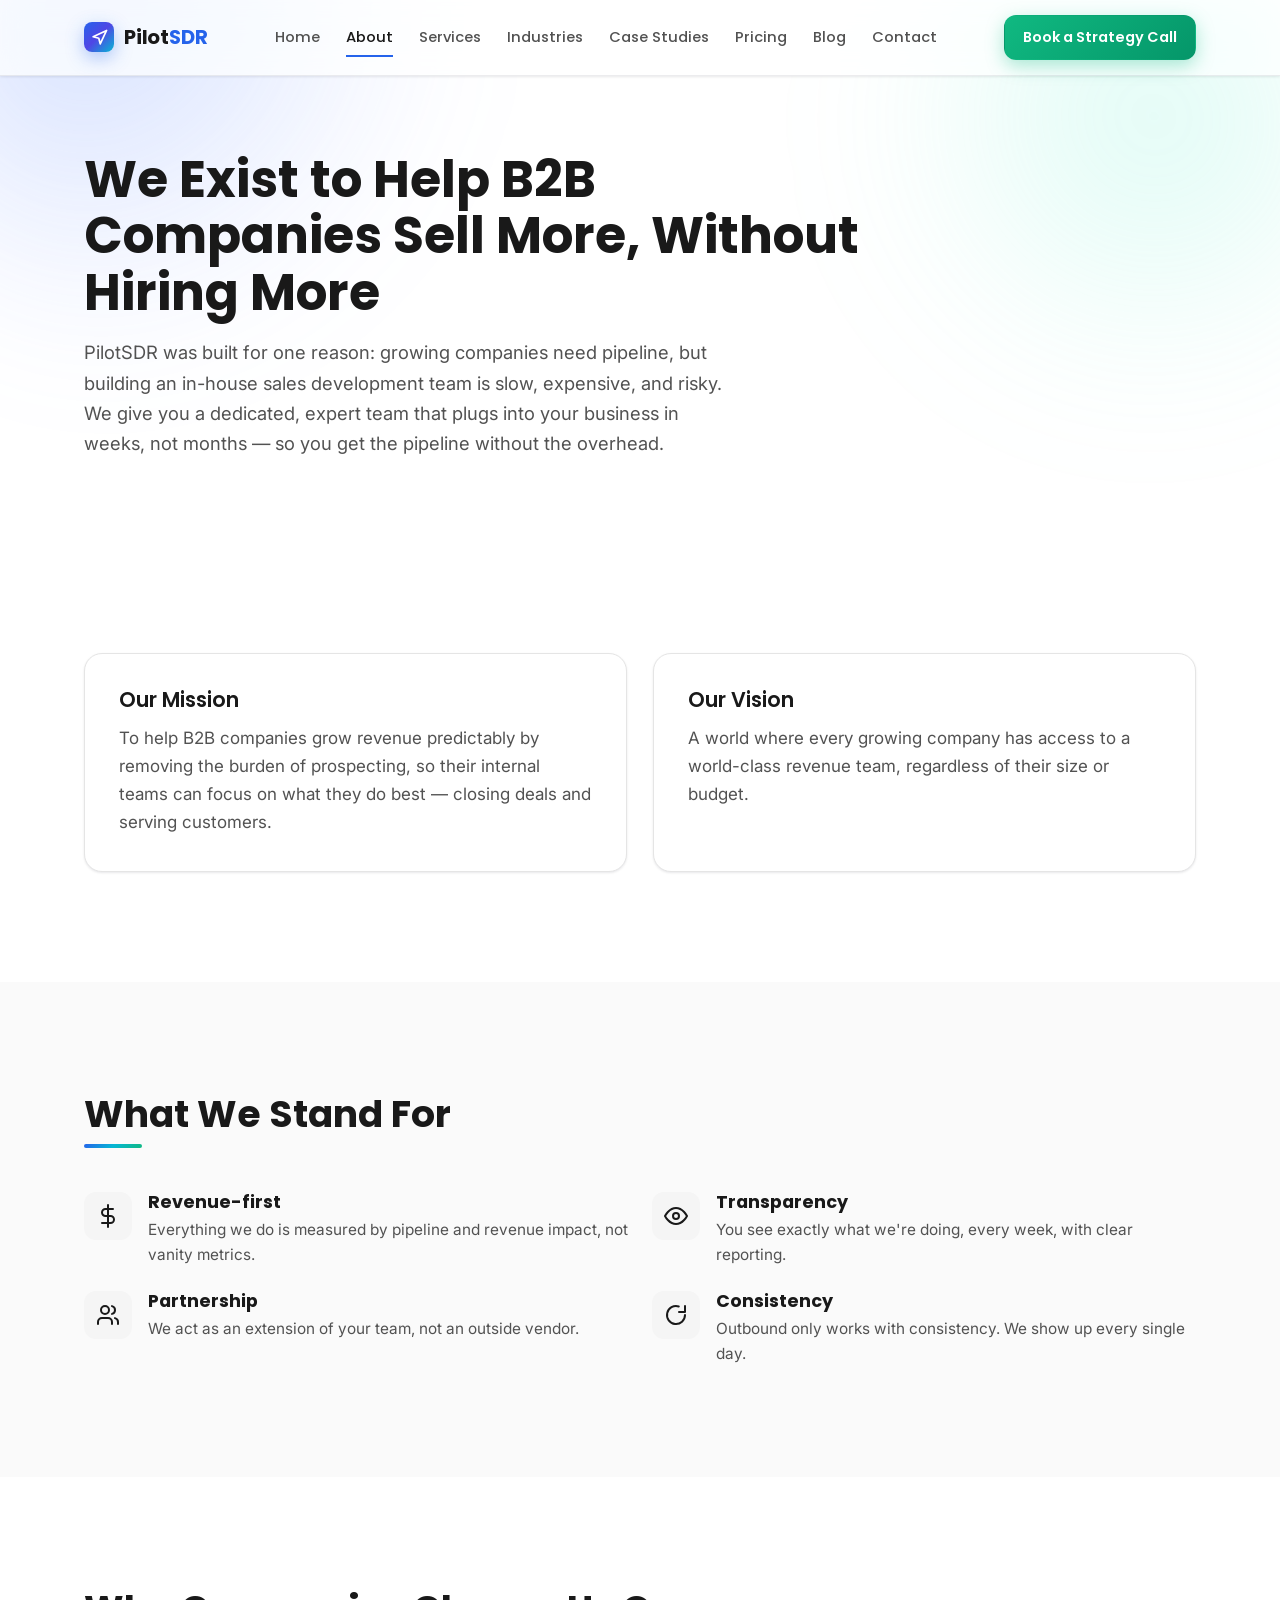
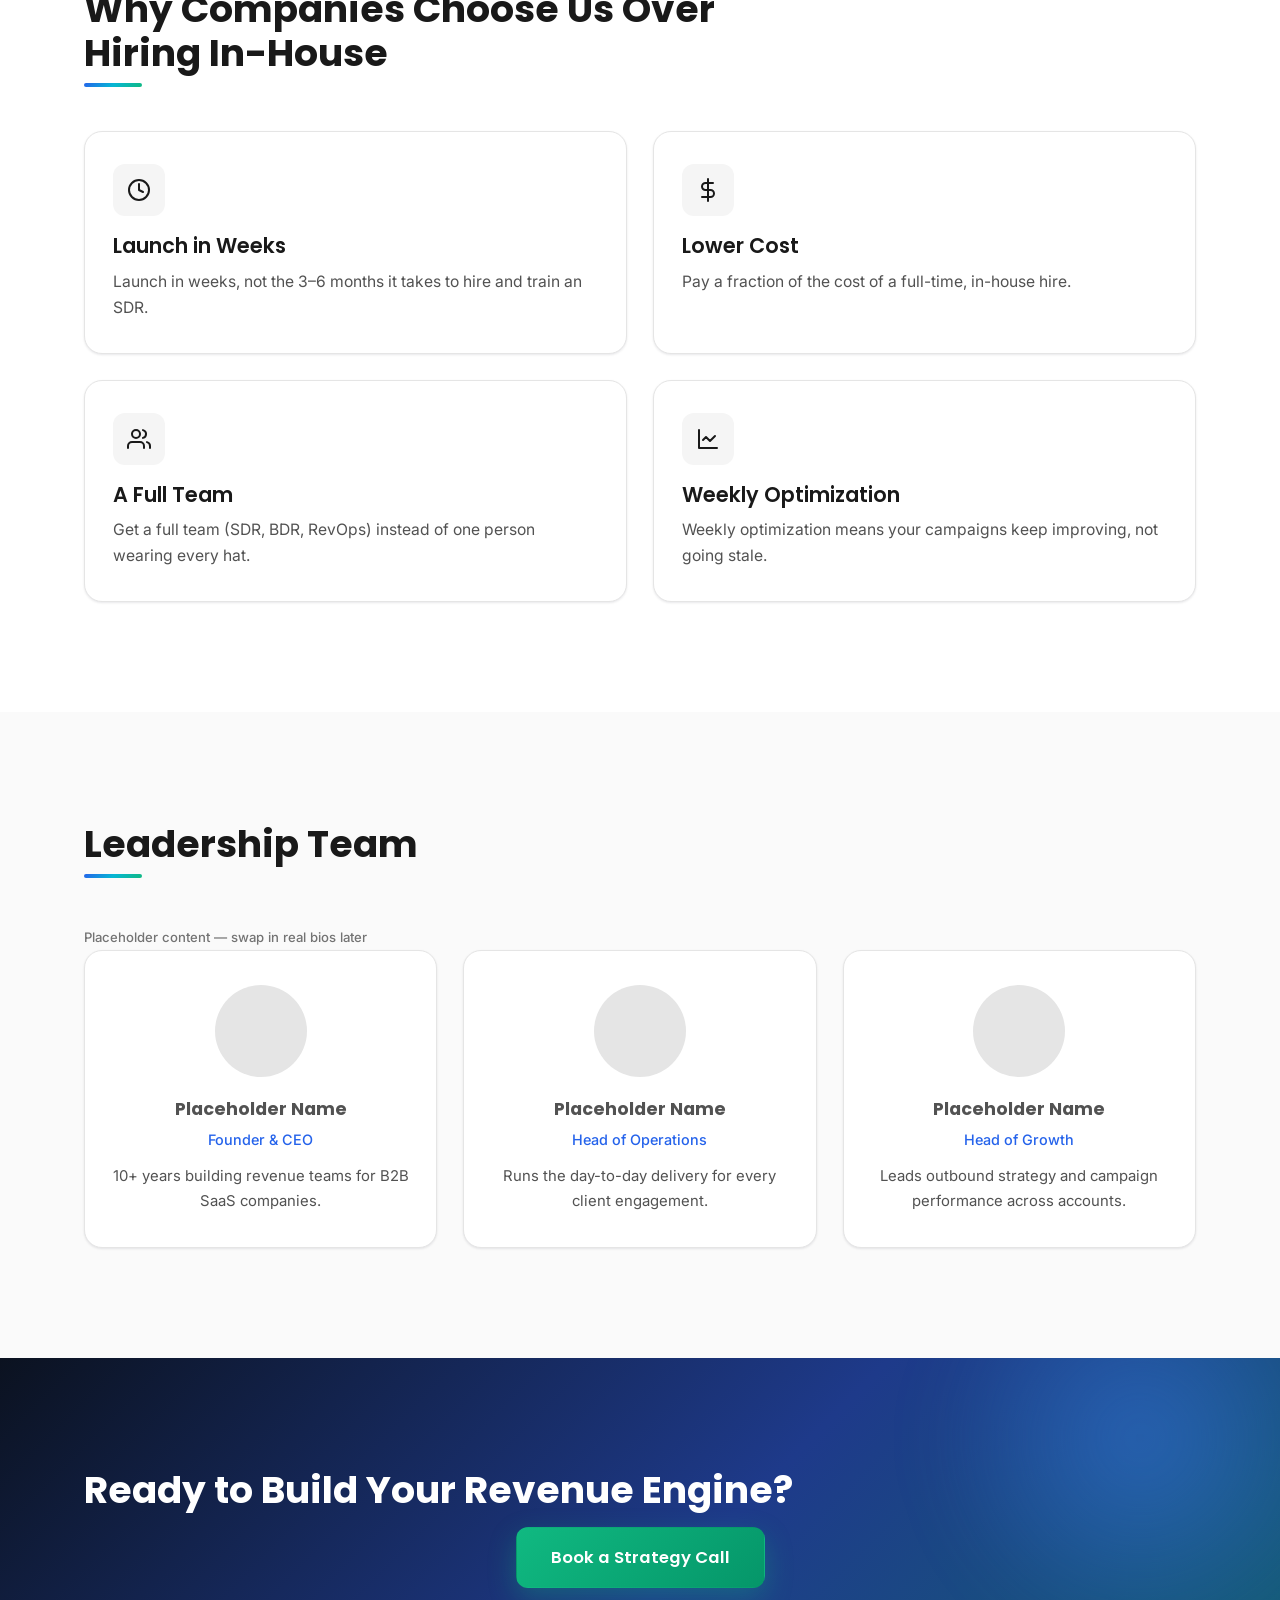
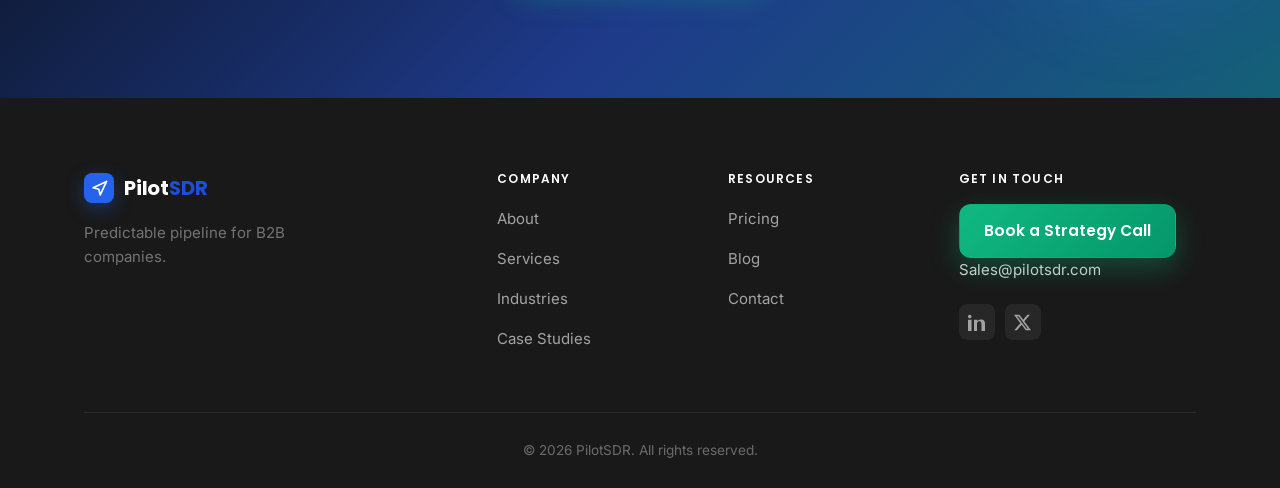
==== about.html @ dc5475d0 "Update contact email to Sales@pilotsdr.com Co-Authored-By: Claude Opus 4.8 (1M context) <noreply@ant" ====
<!DOCTYPE html>
<html lang="en">
<head>
<!-- PilotSDR — About -->
<meta charset="UTF-8" />
<meta name="viewport" content="width=device-width, initial-scale=1.0" />
<title>PilotSDR | About Our Outsourced Revenue Team</title>
<meta name="description" content="Learn how PilotSDR helps B2B companies grow revenue predictably with a dedicated team of SDRs, BDRs, and RevOps experts—without the overhead of hiring in-house." />
<meta property="og:title" content="PilotSDR | About Our Outsourced Revenue Team" />
<meta property="og:description" content="Learn how PilotSDR helps B2B companies grow revenue predictably with a dedicated team of SDRs, BDRs, and RevOps experts—without the overhead of hiring in-house." />
<meta property="og:type" content="website" />
<meta property="og:image" content="assets/og-about.png" />
<link rel="preconnect" href="https://fonts.googleapis.com" />
<link rel="preconnect" href="https://fonts.gstatic.com" crossorigin />
<link href="https://fonts.googleapis.com/css2?family=Poppins:wght@500;600;700;800&family=Inter:wght@400;500;600&display=swap" rel="stylesheet" />
<link rel="stylesheet" href="css/styles.css" />
<script type="application/ld+json">
{
  "@context": "https://schema.org",
  "@type": "Organization",
  "name": "PilotSDR",
  "description": "PilotSDR helps B2B companies generate qualified pipeline through dedicated SDRs, BDRs, Customer Success, RevOps, and Sales Operations.",
  "url": "https://pilotsdr.com",
  "email": "Sales@pilotsdr.com",
  "sameAs": ["https://www.linkedin.com/company/pilotsdr", "https://twitter.com/pilotsdr"]
}
</script>

<!-- ===================== NAV ===================== -->
</head>
<body>
<header class="nav" id="nav" data-solid="true">
  <div class="container">
    <a href="index.html" class="logo">
      <span class="mark"><svg viewBox="0 0 24 24" fill="none" stroke="currentColor" stroke-width="2.4" stroke-linecap="round" stroke-linejoin="round"><path d="M3 11l19-9-9 19-2-8-8-2z"/></svg></span>
      Pilot<b>SDR</b>
    </a>
    <nav class="nav-links" id="navLinks" aria-label="Primary">
      <a href="index.html">Home</a>
      <a href="about.html" class="active">About</a>
      <a href="services.html">Services</a>
      <a href="industries.html">Industries</a>
      <a href="case-studies.html">Case Studies</a>
      <a href="pricing.html">Pricing</a>
      <a href="blog.html">Blog</a>
      <a href="contact.html">Contact</a>
      <a href="contact.html" class="btn btn-cta">Book a Strategy Call</a>
    </nav>
    <div class="nav-right">
      <a href="contact.html" class="btn btn-cta">Book a Strategy Call</a>
      <button class="nav-toggle" id="navToggle" aria-label="Menu" aria-expanded="false" aria-controls="navLinks"><span></span></button>
    </div>
  </div>
</header>

<!-- ===================== 1. HERO ===================== -->
<section class="hero">
  <div class="container">
    <div class="page-hero reveal">
      <h1>We Exist to Help B2B Companies Sell More, Without Hiring More</h1>
      <p class="sub">PilotSDR was built for one reason: growing companies need pipeline, but building an in-house sales development team is slow, expensive, and risky. We give you a dedicated, expert team that plugs into your business in weeks, not months — so you get the pipeline without the overhead.</p>
    </div>
  </div>
</section>

<!-- ===================== 2. MISSION & VISION ===================== -->
<section class="section">
  <div class="container">
    <div class="mv-grid">
      <div class="mv-card reveal">
        <h3>Our Mission</h3>
        <p>To help B2B companies grow revenue predictably by removing the burden of prospecting, so their internal teams can focus on what they do best — closing deals and serving customers.</p>
      </div>
      <div class="mv-card reveal d1">
        <h3>Our Vision</h3>
        <p>A world where every growing company has access to a world-class revenue team, regardless of their size or budget.</p>
      </div>
    </div>
  </div>
</section>

<!-- ===================== 3. VALUES ===================== -->
<section class="section section--light">
  <div class="container">
    <div class="section-head reveal">
      <h2>What We Stand For</h2>
    </div>
    <div class="values-list">
      <div class="value reveal">
        <span class="icon-badge"><svg viewBox="0 0 24 24" fill="none" stroke="currentColor" stroke-width="2" stroke-linecap="round" stroke-linejoin="round"><line x1="12" y1="1" x2="12" y2="23"/><path d="M17 5H9.5a3.5 3.5 0 0 0 0 7h5a3.5 3.5 0 0 1 0 7H6"/></svg></span>
        <div>
          <h4>Revenue-first</h4>
          <p>Everything we do is measured by pipeline and revenue impact, not vanity metrics.</p>
        </div>
      </div>
      <div class="value reveal d1">
        <span class="icon-badge"><svg viewBox="0 0 24 24" fill="none" stroke="currentColor" stroke-width="2" stroke-linecap="round" stroke-linejoin="round"><path d="M1 12s4-8 11-8 11 8 11 8-4 8-11 8-11-8-11-8z"/><circle cx="12" cy="12" r="3"/></svg></span>
        <div>
          <h4>Transparency</h4>
          <p>You see exactly what we're doing, every week, with clear reporting.</p>
        </div>
      </div>
      <div class="value reveal d2">
        <span class="icon-badge"><svg viewBox="0 0 24 24" fill="none" stroke="currentColor" stroke-width="2" stroke-linecap="round" stroke-linejoin="round"><path d="M16 21v-2a4 4 0 0 0-4-4H6a4 4 0 0 0-4 4v2"/><circle cx="9" cy="7" r="4"/><path d="M22 21v-2a4 4 0 0 0-3-3.87"/><path d="M16 3.13a4 4 0 0 1 0 7.75"/></svg></span>
        <div>
          <h4>Partnership</h4>
          <p>We act as an extension of your team, not an outside vendor.</p>
        </div>
      </div>
      <div class="value reveal d3">
        <span class="icon-badge"><svg viewBox="0 0 24 24" fill="none" stroke="currentColor" stroke-width="2" stroke-linecap="round" stroke-linejoin="round"><path d="M21 12a9 9 0 1 1-6.22-8.56"/><polyline points="21 3 21 9 15 9"/></svg></span>
        <div>
          <h4>Consistency</h4>
          <p>Outbound only works with consistency. We show up every single day.</p>
        </div>
      </div>
    </div>
  </div>
</section>

<!-- ===================== 4. WHY PILOTSDR ===================== -->
<section class="section">
  <div class="container">
    <div class="section-head reveal">
      <h2>Why Companies Choose Us Over Hiring In-House</h2>
    </div>
    <div class="grid grid-2">
      <div class="card reveal">
        <span class="icon-badge"><svg viewBox="0 0 24 24" fill="none" stroke="currentColor" stroke-width="2" stroke-linecap="round" stroke-linejoin="round"><circle cx="12" cy="12" r="10"/><polyline points="12 6 12 12 16 14"/></svg></span>
        <h3>Launch in Weeks</h3>
        <p>Launch in weeks, not the 3–6 months it takes to hire and train an SDR.</p>
      </div>
      <div class="card reveal d1">
        <span class="icon-badge"><svg viewBox="0 0 24 24" fill="none" stroke="currentColor" stroke-width="2" stroke-linecap="round" stroke-linejoin="round"><line x1="12" y1="1" x2="12" y2="23"/><path d="M17 5H9.5a3.5 3.5 0 0 0 0 7h5a3.5 3.5 0 0 1 0 7H6"/></svg></span>
        <h3>Lower Cost</h3>
        <p>Pay a fraction of the cost of a full-time, in-house hire.</p>
      </div>
      <div class="card reveal d2">
        <span class="icon-badge"><svg viewBox="0 0 24 24" fill="none" stroke="currentColor" stroke-width="2" stroke-linecap="round" stroke-linejoin="round"><path d="M17 21v-2a4 4 0 0 0-4-4H5a4 4 0 0 0-4 4v2"/><circle cx="9" cy="7" r="4"/><path d="M23 21v-2a4 4 0 0 0-3-3.87"/><path d="M16 3.13a4 4 0 0 1 0 7.75"/></svg></span>
        <h3>A Full Team</h3>
        <p>Get a full team (SDR, BDR, RevOps) instead of one person wearing every hat.</p>
      </div>
      <div class="card reveal d3">
        <span class="icon-badge"><svg viewBox="0 0 24 24" fill="none" stroke="currentColor" stroke-width="2" stroke-linecap="round" stroke-linejoin="round"><path d="M3 3v18h18"/><path d="m19 9-5 5-4-4-3 3"/></svg></span>
        <h3>Weekly Optimization</h3>
        <p>Weekly optimization means your campaigns keep improving, not going stale.</p>
      </div>
    </div>
  </div>
</section>

<!-- ===================== 5. LEADERSHIP ===================== -->
<section class="section section--light">
  <div class="container">
    <div class="section-head reveal">
      <h2>Leadership Team</h2>
    </div>
    <span class="placeholder-note">Placeholder content — swap in real bios later</span>
    <div class="leaders">
      <div class="leader reveal">
        <div class="photo"></div>
        <div class="name">Placeholder Name</div>
        <div class="title">Founder &amp; CEO</div>
        <p>10+ years building revenue teams for B2B SaaS companies.</p>
      </div>
      <div class="leader reveal d1">
        <div class="photo"></div>
        <div class="name">Placeholder Name</div>
        <div class="title">Head of Operations</div>
        <p>Runs the day-to-day delivery for every client engagement.</p>
      </div>
      <div class="leader reveal d2">
        <div class="photo"></div>
        <div class="name">Placeholder Name</div>
        <div class="title">Head of Growth</div>
        <p>Leads outbound strategy and campaign performance across accounts.</p>
      </div>
    </div>
  </div>
</section>

<!-- ===================== 6. BOTTOM CTA ===================== -->
<section class="section cta-band">
  <div class="container reveal">
    <h2>Ready to Build Your Revenue Engine?</h2>
    <div class="btn-row center">
      <a href="contact.html" class="btn btn-cta btn-lg">Book a Strategy Call</a>
    </div>
  </div>
</section>

<!-- ===================== FOOTER ===================== -->
<footer class="footer">
  <div class="container">
    <div class="footer-grid">
      <div>
        <a href="index.html" class="logo"><span class="mark"><svg viewBox="0 0 24 24" fill="none" stroke="currentColor" stroke-width="2.4" stroke-linecap="round" stroke-linejoin="round"><path d="M3 11l19-9-9 19-2-8-8-2z"/></svg></span>Pilot<b>SDR</b></a>
        <p class="brand-line">Predictable pipeline for B2B companies.</p>
      </div>
      <div>
        <h5>Company</h5>
        <ul>
          <li><a href="about.html">About</a></li>
          <li><a href="services.html">Services</a></li>
          <li><a href="industries.html">Industries</a></li>
          <li><a href="case-studies.html">Case Studies</a></li>
        </ul>
      </div>
      <div>
        <h5>Resources</h5>
        <ul>
          <li><a href="pricing.html">Pricing</a></li>
          <li><a href="blog.html">Blog</a></li>
          <li><a href="contact.html">Contact</a></li>
        </ul>
      </div>
      <div class="col-cta">
        <h5>Get in Touch</h5>
        <a href="contact.html" class="btn btn-cta">Book a Strategy Call</a>
        <a href="mailto:Sales@pilotsdr.com" class="fmail">Sales@pilotsdr.com</a>
        <div class="socials">
          <a href="#" aria-label="LinkedIn"><svg viewBox="0 0 24 24" fill="currentColor"><path d="M4.98 3.5C4.98 4.88 3.87 6 2.5 6S0 4.88 0 3.5 1.12 1 2.5 1s2.48 1.12 2.48 2.5zM.02 8h4.96v16H.02V8zM8.5 8h4.75v2.19h.07c.66-1.25 2.28-2.57 4.69-2.57C22.9 7.62 24 10.13 24 14.02V24h-4.96v-8.85c0-2.11-.04-4.83-2.94-4.83-2.94 0-3.39 2.3-3.39 4.68V24H8.5V8z"/></svg></a>
          <a href="#" aria-label="Twitter/X"><svg viewBox="0 0 24 24" fill="currentColor"><path d="M18.9 1.15h3.68l-8.04 9.19L24 22.85h-7.41l-5.8-7.58-6.64 7.58H.46l8.6-9.83L0 1.15h7.6l5.24 6.93 6.06-6.93zm-1.29 19.5h2.04L6.49 3.24H4.3L17.61 20.65z"/></svg></a>
        </div>
      </div>
    </div>
    <div class="footer-bottom">© 2026 PilotSDR. All rights reserved.</div>
  </div>
</footer>

<script src="js/main.js"></script>
</body>
</html>
---- css/styles.css ----
/* ============================================================
   PilotSDR — Design System (per Build Guide)
   Clean · white · minimal. Colors, fonts, buttons, animations,
   and spacing follow the document exactly.
   ============================================================ */

:root {
  /* Colors (from the guide) */
  --blue:        #2563EB; /* the one brand accent: links, key marks */
  --dark:        #191919; /* headings, main text (true neutral, not slate) */
  --light-bg:    #fafafa; /* light section surface (true neutral) */
  --accent-blue: #1d4ed8; /* link hover */
  --green:       #10B981; /* primary action button only */
  --green-dark:  #0e9f70;

  --white:   #ffffff;
  --gray-100:#f5f5f5;
  --gray-200:#e5e5e5;
  --gray-300:#d4d4d4;
  --gray-400:#a3a3a3;
  --gray-500:#737373;
  --gray-600:#525252;
  --gray-700:#404040;

  --font-head: 'Poppins', -apple-system, BlinkMacSystemFont, 'Segoe UI', sans-serif;
  --font-body: 'Inter', -apple-system, BlinkMacSystemFont, 'Segoe UI', sans-serif;

  --radius: 12px;                 /* rounded corners on buttons/cards */
  --radius-lg: 18px;
  --shadow-sm: 0 1px 3px rgba(17,24,39,.06), 0 1px 2px rgba(17,24,39,.04);
  --shadow:    0 6px 20px rgba(17,24,39,.07);
  --shadow-md: 0 12px 34px rgba(17,24,39,.10);
  --shadow-cta:0 6px 18px rgba(16,185,129,.28);

  --nav-h: 76px;
  --section-pad: 110px;           /* big padding above/below sections */
  --maxw: 1160px;
}

*, *::before, *::after { margin: 0; padding: 0; box-sizing: border-box; }
html { scroll-behavior: smooth; -webkit-text-size-adjust: 100%; scroll-padding-top: 90px; }
body {
  font-family: var(--font-body);
  color: var(--gray-600);
  background: var(--white);
  line-height: 1.65;
  font-size: 17px;
  -webkit-font-smoothing: antialiased;
  overflow-x: clip; /* prevents h-scroll without breaking position:sticky */
}
img, svg { display: block; max-width: 100%; }
a { color: var(--blue); text-decoration: none; transition: color .2s ease; }
a:hover { color: var(--accent-blue); }
ul { list-style: none; }

h1, h2, h3, h4, h5 { font-family: var(--font-head); color: var(--dark); font-weight: 700; line-height: 1.18; letter-spacing: 0; }
h1 { font-size: clamp(2.15rem, 4.4vw, 3.15rem); font-weight: 700; line-height: 1.12; }
h2 { font-size: clamp(1.7rem, 3.2vw, 2.35rem); font-weight: 700; }
h3 { font-size: clamp(1.1rem, 1.8vw, 1.3rem); font-weight: 600; }
p  { color: var(--gray-600); }

/* ---------- Layout ---------- */
.container { max-width: var(--maxw); margin: 0 auto; padding: 0 24px; }
.section { padding: var(--section-pad) 0; }
.section--light { background: var(--light-bg); }
.narrow { max-width: 760px; margin-inline: auto; }
.center { text-align: center; }

.section-head { max-width: 720px; margin: 0 0 44px; text-align: left; }
.section-head h2 { margin-bottom: 12px; }
.section-head p { font-size: 1.08rem; color: var(--gray-600); }

.eyebrow { display: inline-block; font-family: var(--font-head); font-weight: 600; font-size: .78rem; letter-spacing: .1em; text-transform: uppercase; color: var(--gray-500); margin-bottom: 18px; }

/* plain text lists (replace icon-per-feature grids) */
.lede { font-size: 1.14rem; color: var(--gray-600); max-width: 660px; margin-bottom: 34px; }
.points { display: grid; gap: 22px; max-width: 860px; }
.points.two { grid-template-columns: 1fr 1fr; gap: 26px 52px; }
.points .pt strong { display: block; font-family: var(--font-head); font-weight: 600; font-size: 1.05rem; color: var(--dark); margin-bottom: 4px; }
.points .pt p { color: var(--gray-600); font-size: .99rem; }
.arrow-link { font-family: var(--font-head); font-weight: 600; color: var(--blue); display: inline-flex; gap: 7px; margin-top: 6px; }
.arrow-link:hover { gap: 11px; }
@media (max-width: 700px) { .points.two { grid-template-columns: 1fr; gap: 20px; } }

/* ---------- Buttons ---------- */
.btn {
  display: inline-flex; align-items: center; justify-content: center; gap: 8px;
  font-family: var(--font-head); font-weight: 600; font-size: .96rem;
  padding: 13px 24px; border-radius: var(--radius); border: 1.5px solid transparent;
  cursor: pointer; white-space: nowrap;
  transition: transform .16s ease, background .16s ease, color .16s ease, border-color .16s ease;
}
.btn:hover { transform: translateY(-1px); }               /* subtle lift, no glow */
.btn-cta { background: var(--green); color: #fff; }        /* primary action — green */
.btn-cta:hover { background: var(--green-dark); color: #fff; }
.btn-primary { background: var(--blue); color: #fff; }
.btn-primary:hover { background: var(--accent-blue); color: #fff; }
.btn-outline { background: #fff; color: var(--dark); border-color: var(--gray-300); }
.btn-outline:hover { border-color: var(--dark); color: var(--dark); }
.btn-outline-light { background: transparent; color: #fff; border-color: rgba(255,255,255,.5); box-shadow: none; }
.btn-outline-light:hover { border-color: #fff; background: rgba(255,255,255,.08); color: #fff; }
.btn-lg { padding: 16px 34px; font-size: 1.04rem; }
.btn-row { display: flex; gap: 16px; flex-wrap: wrap; }
.btn-row.center { justify-content: center; }

/* ============================================================
   NAV — sticky, transparent on hero → solid on scroll
   ============================================================ */
.nav { position: fixed; inset: 0 0 auto 0; height: var(--nav-h); z-index: 1000; display: flex; align-items: center; background: transparent; border-bottom: 1px solid transparent; transition: background .3s ease, box-shadow .3s ease, border-color .3s ease; }
.nav.solid { background: #fff; border-bottom-color: var(--gray-200); box-shadow: var(--shadow-sm); }
.nav .container { display: flex; align-items: center; justify-content: space-between; width: 100%; }

/* logo — renders "PilotSDR" as one word (gap:0 between text parts) */
.logo { display: inline-flex; align-items: center; gap: 0; font-family: var(--font-head); font-weight: 700; font-size: 1.24rem; color: var(--dark); letter-spacing: -0.01em; }
.logo .mark { margin-right: 10px; width: 30px; height: 30px; border-radius: 8px; background: var(--blue); display: inline-flex; align-items: center; justify-content: center; color: #fff; }
.logo .mark svg { width: 17px; height: 17px; }
.logo b { color: var(--blue); font-weight: 700; }

.nav-links { display: flex; align-items: center; gap: 26px; }
.nav-links > .btn-cta { display: none; }
.nav-links a { font-family: var(--font-head); font-weight: 500; font-size: .92rem; color: var(--gray-600); position: relative; white-space: nowrap; }
.nav-links a:hover, .nav-links a.active { color: var(--dark); }
.nav-links a.active::after { content: ""; position: absolute; left: 0; right: 0; bottom: -7px; height: 2px; background: var(--blue); }
.nav-right { display: flex; align-items: center; gap: 18px; }
.nav-phone { display: none; }
.nav .btn-cta { padding: 10px 18px; font-size: .9rem; }

.nav-toggle { display: none; background: none; border: none; cursor: pointer; width: 44px; height: 44px; border-radius: 10px; align-items: center; justify-content: center; }
.nav-toggle span, .nav-toggle span::before, .nav-toggle span::after { display: block; width: 22px; height: 2px; background: var(--dark); border-radius: 2px; transition: .3s; }
.nav-toggle span { position: relative; }
.nav-toggle span::before, .nav-toggle span::after { content: ""; position: absolute; left: 0; }
.nav-toggle span::before { top: -7px; }
.nav-toggle span::after  { top: 7px; }
.nav-toggle.open span { background: transparent; }
.nav-toggle.open span::before { top: 0; transform: rotate(45deg); }
.nav-toggle.open span::after  { top: 0; transform: rotate(-45deg); }

@media (max-width: 940px) {
  .nav-links { position: fixed; top: var(--nav-h); left: 0; right: 0; background: #fff; border-bottom: 1px solid var(--gray-200); flex-direction: column; align-items: stretch; gap: 0; padding: 12px 24px 26px; box-shadow: var(--shadow-md); transform: translateY(-150%); transition: transform .35s cubic-bezier(.4,0,.2,1); max-height: calc(100vh - var(--nav-h)); overflow-y: auto; }
  .nav-links.open { transform: translateY(0); }
  .nav-links a { padding: 14px 2px; border-bottom: 1px solid var(--gray-100); font-size: 1.02rem; }
  .nav-links a.active::after { display: none; }
  .nav-links > .btn-cta { display: inline-flex; margin-top: 16px; }
  .nav-toggle { display: inline-flex; }
  .nav-right .btn-cta { display: none; }
}

/* ============================================================
   HERO
   ============================================================ */
.hero { position: relative; padding: calc(var(--nav-h) + 76px) 0 84px; background: var(--white); }
.hero--home { background: var(--white); }
.blob { display: none; }
.hero .container { position: relative; z-index: 2; }

.hero-inner { max-width: 820px; margin: 0 auto; text-align: center; }
.hero-inner h1 { margin-bottom: 20px; }
.hero-inner .sub { font-size: 1.18rem; color: var(--gray-600); max-width: 640px; margin: 0 auto 32px; }
.hero-inner .btn-row { justify-content: center; align-items: center; }
.page-hero { text-align: left; max-width: 780px; }
.page-hero h1 { margin-bottom: 16px; }
.page-hero .sub { font-size: 1.15rem; color: var(--gray-600); max-width: 640px; margin: 0; }

/* ============================================================
   CARDS & GRIDS
   ============================================================ */
.grid { display: grid; gap: 26px; }
.grid-2 { grid-template-columns: repeat(2,1fr); }
.grid-3 { grid-template-columns: repeat(3,1fr); }
.grid-4 { grid-template-columns: repeat(4,1fr); }

.card { background: #fff; border: 1px solid var(--gray-200); border-radius: var(--radius-lg); padding: 32px 28px; box-shadow: var(--shadow-sm); transition: transform .28s ease, box-shadow .28s ease, border-color .28s ease; }
.card:hover { transform: translateY(-6px) scale(1.01); box-shadow: var(--shadow-md); border-color: #dbe6ff; }  /* small scale-up on hover */
.card h3 { margin-bottom: 10px; }
.card p { font-size: .98rem; }

.icon-badge { width: 52px; height: 52px; border-radius: 12px; display: inline-flex; align-items: center; justify-content: center; background: var(--gray-100); color: var(--dark); margin-bottom: 18px; }
.icon-badge svg { width: 24px; height: 24px; }
.icon-badge.green { background: var(--gray-100); color: var(--dark); }

.tag-card { background: #fff; border: 1px solid var(--gray-200); border-radius: var(--radius); padding: 24px 20px; display: flex; align-items: center; gap: 15px; font-family: var(--font-head); font-weight: 600; color: var(--dark); box-shadow: var(--shadow-sm); transition: transform .25s ease, box-shadow .25s ease, border-color .25s ease; }
.tag-card:hover { transform: translateY(-5px) scale(1.01); box-shadow: var(--shadow); border-color: #dbe6ff; }
.tag-card .icon-badge { margin: 0; flex: 0 0 auto; width: 46px; height: 46px; }

/* ============================================================
   TRUST BAR
   ============================================================ */
.trust { padding: 52px 0; background: #fff; border-bottom: 1px solid var(--gray-100); }
.trust p.label { text-align: center; color: var(--gray-400); font-size: .82rem; letter-spacing: .12em; text-transform: uppercase; font-weight: 600; margin-bottom: 28px; }
.logos { display: flex; flex-wrap: wrap; justify-content: center; align-items: center; gap: 18px 42px; }
.logo-ph { height: 40px; min-width: 128px; border-radius: 8px; background: var(--gray-100); color: var(--gray-400); display: flex; align-items: center; justify-content: center; font-family: var(--font-head); font-weight: 600; font-size: .9rem; }

/* ============================================================
   HOW IT WORKS — steps
   ============================================================ */
.steps { display: grid; grid-template-columns: repeat(4,1fr); gap: 26px; position: relative; }
.step { position: relative; }
.step .num { width: 44px; height: 44px; border-radius: 50%; background: var(--dark); color: #fff; font-family: var(--font-head); font-weight: 600; font-size: 1.05rem; display: flex; align-items: center; justify-content: center; margin-bottom: 18px; }
.step h3 { margin-bottom: 8px; }
.step p { font-size: .96rem; }

/* ============================================================
   RESULTS / STATS
   ============================================================ */
.stats { display: grid; grid-template-columns: repeat(3,1fr); gap: 26px; }
.stat { text-align: center; padding: 16px; }
.stat .big { font-family: var(--font-head); font-weight: 800; font-size: clamp(2.6rem,6vw,3.8rem); color: var(--blue); line-height: 1; letter-spacing: -.03em; }
.stat .lbl { margin-top: 12px; color: var(--gray-500); font-weight: 500; }

/* ============================================================
   TESTIMONIALS
   ============================================================ */
.quote-card { background: #fff; border: 1px solid var(--gray-200); border-radius: var(--radius-lg); padding: 30px 28px; box-shadow: var(--shadow-sm); transition: transform .28s ease, box-shadow .28s ease; }
.quote-card:hover { transform: translateY(-6px); box-shadow: var(--shadow-md); }
.quote-card .stars { color: #f5b301; margin-bottom: 14px; letter-spacing: 2px; }
.quote-card blockquote { font-size: 1.04rem; color: var(--gray-700); line-height: 1.6; margin-bottom: 22px; }
.quote-card .who { display: flex; align-items: center; gap: 14px; }
.avatar { width: 46px; height: 46px; border-radius: 50%; background: var(--gray-200); flex: 0 0 auto; }
.who .name { font-family: var(--font-head); font-weight: 600; color: var(--dark); font-size: .95rem; }
.who .role { font-size: .85rem; color: var(--gray-500); }

/* ============================================================
   FINAL CTA — dark / blue gradient
   ============================================================ */
.cta-band { background: var(--dark); color: #fff; }
.cta-band h2 { color: #fff; margin-bottom: 14px; }
.cta-band p { color: rgba(255,255,255,.72); max-width: 560px; margin: 0 0 28px; font-size: 1.1rem; }

/* ============================================================
   SERVICES PAGE — alternating rows
   ============================================================ */
.split { display: grid; grid-template-columns: 1fr 1fr; gap: 60px; align-items: center; }
.split.reverse .split-media { order: 2; }
.split-media { background: var(--light-bg); border: 1px solid var(--gray-200); border-radius: var(--radius-lg); min-height: 300px; display: flex; align-items: center; justify-content: center; }
.split-media .icon-badge { width: 96px; height: 96px; border-radius: 24px; margin: 0; }
.split-media .icon-badge svg { width: 46px; height: 46px; }
.split-body h2 { margin-bottom: 14px; }
.split-body .desc { margin-bottom: 22px; font-size: 1.05rem; }
.check-list li { position: relative; padding-left: 30px; margin-bottom: 12px; color: var(--gray-700); }
.check-list li::before { content: ""; position: absolute; left: 0; top: 7px; width: 18px; height: 18px; border-radius: 50%; background: #e6f8f1; background-image: url("data:image/svg+xml,%3Csvg xmlns='http://www.w3.org/2000/svg' width='12' height='12' viewBox='0 0 24 24' fill='none' stroke='%2310B981' stroke-width='3' stroke-linecap='round' stroke-linejoin='round'%3E%3Cpolyline points='20 6 9 17 4 12'/%3E%3C/svg%3E"); background-repeat: no-repeat; background-position: center; }

/* ============================================================
   INDUSTRIES / CASE STUDY
   ============================================================ */
.phc { display: flex; flex-direction: column; gap: 16px; }
.phc .k { font-family: var(--font-head); font-weight: 700; font-size: .8rem; letter-spacing: .06em; text-transform: uppercase; display: block; margin-bottom: 4px; }
.phc .k.pain { color: #ef4444; }
.phc .k.help { color: var(--blue); }
.phc .k.out  { color: var(--green); }
.phc .row p { color: var(--gray-600); font-size: .96rem; }

.case { background: #fff; border: 1px solid var(--gray-200); border-radius: var(--radius-lg); padding: 40px; box-shadow: var(--shadow-sm); }
.case + .case { margin-top: 30px; }
.case h3 { margin-bottom: 24px; font-size: 1.5rem; }
.case-grid { display: grid; grid-template-columns: repeat(3,1fr); gap: 24px; margin-bottom: 26px; }
.case-block .k { font-family: var(--font-head); font-weight: 700; font-size: .78rem; letter-spacing: .06em; text-transform: uppercase; color: var(--blue); margin-bottom: 6px; display: block; }
.case-block.res .k { color: var(--green); }
.case-block p { font-size: .98rem; }
.case-quote { border-left: 3px solid var(--green); padding: 6px 0 6px 20px; font-style: italic; color: var(--gray-700); margin-bottom: 24px; }
.case-quote cite { display: block; font-style: normal; font-size: .86rem; color: var(--gray-500); margin-top: 8px; }

/* ============================================================
   PRICING
   ============================================================ */
.pricing-grid { display: grid; grid-template-columns: repeat(3,1fr); gap: 26px; align-items: stretch; }
.price-card { background: #fff; border: 1px solid var(--gray-200); border-radius: var(--radius-lg); padding: 36px 30px; display: flex; flex-direction: column; box-shadow: var(--shadow-sm); transition: transform .28s ease, box-shadow .28s ease; }
.price-card:hover { transform: translateY(-6px); box-shadow: var(--shadow-md); }
.price-card h3 { font-size: 1.5rem; margin-bottom: 6px; }
.price-card .tagline { color: var(--gray-500); font-size: .95rem; min-height: 44px; margin-bottom: 18px; }
.price-card .price { font-family: var(--font-head); font-weight: 700; font-size: 1.1rem; color: var(--dark); padding-bottom: 22px; margin-bottom: 22px; border-bottom: 1px solid var(--gray-200); }
.price-card ul { margin-bottom: 28px; flex: 1; }
.price-card ul li { position: relative; padding-left: 28px; margin-bottom: 12px; color: var(--gray-700); font-size: .96rem; }
.price-card ul li::before { content: ""; position: absolute; left: 0; top: 6px; width: 16px; height: 16px; border-radius: 50%; background: #eaf1ff; background-image: url("data:image/svg+xml,%3Csvg xmlns='http://www.w3.org/2000/svg' width='11' height='11' viewBox='0 0 24 24' fill='none' stroke='%232563EB' stroke-width='3' stroke-linecap='round' stroke-linejoin='round'%3E%3Cpolyline points='20 6 9 17 4 12'/%3E%3C/svg%3E"); background-repeat: no-repeat; background-position: center; }
.price-card.featured { border: 2px solid var(--blue); box-shadow: var(--shadow-md); transform: scale(1.03); background: #fff; position: relative; }
.price-card.featured:hover { transform: scale(1.03) translateY(-6px); }
.badge-pop { position: absolute; top: -12px; left: 24px; background: var(--dark); color: #fff; font-family: var(--font-head); font-weight: 600; font-size: .72rem; letter-spacing: .04em; text-transform: uppercase; padding: 5px 12px; border-radius: 4px; }

/* ============================================================
   FAQ
   ============================================================ */
.faq { max-width: 800px; margin: 0 auto; }
.faq-item { border: 1px solid var(--gray-200); border-radius: var(--radius); background: #fff; margin-bottom: 14px; overflow: hidden; box-shadow: var(--shadow-sm); }
.faq-q { width: 100%; text-align: left; background: none; border: none; cursor: pointer; padding: 20px 24px; font-family: var(--font-head); font-weight: 600; font-size: 1.05rem; color: var(--dark); display: flex; justify-content: space-between; align-items: center; gap: 16px; }
.faq-q .chev { flex: 0 0 auto; color: var(--blue); transition: transform .3s ease; }
.faq-q .chev svg { width: 20px; height: 20px; }
.faq-item.open .faq-q .chev { transform: rotate(180deg); }
.faq-a { max-height: 0; overflow: hidden; transition: max-height .35s ease; }
.faq-a p { padding: 0 24px 22px; color: var(--gray-600); }

/* ============================================================
   CONTACT
   ============================================================ */
.contact-grid { display: grid; grid-template-columns: 1fr 1fr; gap: 40px; align-items: start; }
.form-card, .calendly-card { background: #fff; border: 1px solid var(--gray-200); border-radius: var(--radius-lg); padding: 34px; box-shadow: var(--shadow-sm); }
.form-card h3, .calendly-card h3 { margin-bottom: 8px; }
.calendly-card > p { margin-bottom: 20px; font-size: .98rem; }
.field { margin-bottom: 18px; }
.field label { display: block; font-family: var(--font-head); font-weight: 500; font-size: .9rem; margin-bottom: 7px; color: var(--gray-700); }
.field input, .field select, .field textarea { width: 100%; padding: 13px 15px; border: 1px solid var(--gray-300); border-radius: 10px; font-family: var(--font-body); font-size: 1rem; color: var(--dark); background: #fff; transition: border-color .2s, box-shadow .2s; }
.field input:focus, .field select:focus, .field textarea:focus { outline: none; border-color: var(--blue); box-shadow: 0 0 0 3px rgba(37,99,235,.12); }
.field textarea { min-height: 130px; resize: vertical; }
#form-status { margin-top: 14px; color: var(--green-dark); font-weight: 500; font-size: .95rem; }
.calendly-embed { border: 2px dashed var(--gray-300); border-radius: var(--radius); background: var(--light-bg); min-height: 360px; display: flex; flex-direction: column; align-items: center; justify-content: center; gap: 14px; text-align: center; padding: 30px; color: var(--gray-500); }
.contact-info { display: flex; flex-direction: column; gap: 14px; margin-top: 8px; }
.contact-info a { color: var(--gray-700); font-weight: 500; }
.map-embed { border: 1px solid var(--gray-200); border-radius: var(--radius-lg); overflow: hidden; height: 320px; background: var(--gray-100); display: flex; align-items: center; justify-content: center; color: var(--gray-400); }

/* ============================================================
   BLOG
   ============================================================ */
.blog-grid { display: grid; grid-template-columns: repeat(3,1fr); gap: 30px; }
.post { background: #fff; border: 1px solid var(--gray-200); border-radius: var(--radius-lg); overflow: hidden; box-shadow: var(--shadow-sm); transition: transform .28s ease, box-shadow .28s ease; display: flex; flex-direction: column; }
.post:hover { transform: translateY(-6px); box-shadow: var(--shadow-md); }
.post-img { height: 172px; background: var(--gray-100); border-bottom: 1px solid var(--gray-200); }
.post-img.v2, .post-img.v3, .post-img.v4 { background: var(--gray-100); }
.post-body { padding: 24px; display: flex; flex-direction: column; flex: 1; }
.cat-tag { align-self: flex-start; color: var(--gray-500); font-family: var(--font-head); font-weight: 600; font-size: .72rem; letter-spacing: .08em; text-transform: uppercase; margin-bottom: 12px; }
.post-body h3 { font-size: 1.2rem; margin-bottom: 10px; line-height: 1.25; }
.post-body p { font-size: .95rem; margin-bottom: 18px; flex: 1; }
.read-more { font-family: var(--font-head); font-weight: 600; font-size: .92rem; display: inline-flex; align-items: center; gap: 6px; }
.read-more:hover { gap: 10px; }

/* ============================================================
   ABOUT
   ============================================================ */
.mv-grid { display: grid; grid-template-columns: 1fr 1fr; gap: 26px; }
.mv-card { background: #fff; border: 1px solid var(--gray-200); border-radius: var(--radius-lg); padding: 34px; box-shadow: var(--shadow-sm); transition: transform .28s ease, box-shadow .28s ease; }
.mv-card:hover { transform: translateY(-5px); box-shadow: var(--shadow-md); }
.mv-card h3 { margin-bottom: 12px; }
.leaders { display: grid; grid-template-columns: repeat(3,1fr); gap: 26px; }
.leader { text-align: center; background: #fff; border: 1px solid var(--gray-200); border-radius: var(--radius-lg); padding: 34px 26px; box-shadow: var(--shadow-sm); transition: transform .28s ease, box-shadow .28s ease; }
.leader:hover { transform: translateY(-5px); box-shadow: var(--shadow-md); }
.leader .photo { width: 92px; height: 92px; border-radius: 50%; margin: 0 auto 18px; background: var(--gray-200); }
.leader .name { font-family: var(--font-head); font-weight: 700; font-size: 1.1rem; }
.leader .title { color: var(--blue); font-weight: 500; font-size: .9rem; margin: 4px 0 12px; }
.leader p { font-size: .93rem; }

.values-list { display: grid; grid-template-columns: repeat(2,1fr); gap: 24px; }
.value { display: flex; gap: 16px; align-items: flex-start; }
.value .icon-badge { flex: 0 0 auto; margin: 0; width: 48px; height: 48px; }
.value h4 { font-family: var(--font-head); font-size: 1.1rem; margin-bottom: 4px; color: var(--dark); }
.value p { font-size: .96rem; }

.placeholder-note { display: inline-block; color: var(--gray-500); font-size: .82rem; font-weight: 500; }

/* ============================================================
   FOOTER
   ============================================================ */
.footer { background: var(--dark); color: #a3a3a3; padding: 74px 0 0; }
.footer-grid { display: grid; grid-template-columns: 2fr 1fr 1fr 1.3fr; gap: 48px; padding-bottom: 48px; border-bottom: 1px solid rgba(255,255,255,.08); }
.footer .logo { color: #fff; margin-bottom: 16px; }
.footer .logo .mark { background: var(--blue); }
.footer .logo b { color: var(--accent-blue); }
.footer .brand-line { color: #737373; font-size: .94rem; max-width: 280px; line-height: 1.6; }
.footer h5 { color: #fff; font-size: .75rem; letter-spacing: .1em; text-transform: uppercase; margin-bottom: 18px; font-weight: 600; }
.footer ul li { margin-bottom: 12px; }
.footer ul li a { color: #a3a3a3; font-size: .94rem; }
.footer ul li a:hover { color: #fff; }
.footer .fmail { display: block; color: #d4d4d4; margin-bottom: 10px; font-size: .94rem; }
.footer .col-cta .arrow-link { color: #d4d4d4; margin-top: 0; }
.footer .col-cta .arrow-link:hover { color: var(--accent-blue); }
.socials { display: flex; gap: 10px; margin-top: 22px; }
.socials a { width: 36px; height: 36px; border-radius: 8px; background: rgba(255,255,255,.06); display: flex; align-items: center; justify-content: center; color: #a3a3a3; transition: background .18s, color .18s; }
.socials a:hover { background: #fff; color: var(--dark); }
.socials svg { width: 17px; height: 17px; }
.footer-bottom { text-align: center; padding: 26px 0; color: #6b6b6b; font-size: .85rem; }

/* ============================================================
   SCROLL ANIMATIONS — calm fade + slide up
   ============================================================ */
/* thin scroll-progress bar (top of page, site-wide) */
.scroll-progress { position: fixed; top: 0; left: 0; height: 3px; width: 0; background: var(--blue); z-index: 1100; pointer-events: none; }

/* ScrollStack — pinned stacking cards (vanilla port of reactbits ScrollStack) */
.scroll-stack { max-width: 780px; margin: 0 auto; }
.scroll-stack-card { position: sticky; background: #fff; border: 1px solid var(--gray-200); border-radius: var(--radius-lg); padding: 40px 44px; margin-bottom: 84px; min-height: 190px; display: flex; flex-direction: column; justify-content: center; box-shadow: 0 12px 32px rgba(25,25,25,.07); transform-origin: top center; will-change: transform; }
.scroll-stack-card:last-child { margin-bottom: 0; }
.scroll-stack-card:nth-child(1) { top: 108px; }
.scroll-stack-card:nth-child(2) { top: 128px; }
.scroll-stack-card:nth-child(3) { top: 148px; }
.scroll-stack-card:nth-child(4) { top: 168px; }
.scroll-stack-card h3 { font-size: 1.5rem; margin-bottom: 10px; }
.scroll-stack-card p { font-size: 1.1rem; color: var(--gray-600); max-width: 560px; }
@media (max-width: 640px) {
  .scroll-stack-card { padding: 28px 24px; margin-bottom: 40px; min-height: 148px; }
  .scroll-stack-card:nth-child(1) { top: 84px; }
  .scroll-stack-card:nth-child(2) { top: 98px; }
  .scroll-stack-card:nth-child(3) { top: 112px; }
  .scroll-stack-card:nth-child(4) { top: 126px; }
}
@media (prefers-reduced-motion: reduce) {
  .scroll-stack-card { position: relative; top: auto !important; margin-bottom: 20px; transform: none !important; opacity: 1 !important; }
}

/* Scroll timeline — vanilla port of Aceternity Timeline: STICKY titles pin while content scrolls, line draws downward */
.timeline { position: relative; max-width: 1040px; margin: 0 auto; }
.tl-track { position: absolute; left: 31px; top: 0; bottom: 0; width: 2px; background: linear-gradient(to bottom, transparent, var(--gray-200) 6%, var(--gray-200) 94%, transparent); }
.tl-fill { position: absolute; left: 31px; top: 0; width: 2px; height: 0; background: linear-gradient(to top, var(--blue) 0%, var(--accent-blue) 9%, rgba(37,99,235,0) 34%); border-radius: 9999px; z-index: 1; opacity: 0; }
/* glowing dot that rides the leading edge of the line as you scroll */
.tl-beam { position: absolute; left: 32px; top: 0; margin-left: -9px; margin-top: -9px; width: 18px; height: 18px; border-radius: 50%; background: radial-gradient(circle at 50% 36%, #fff 0%, #bcd4ff 30%, var(--blue) 62%); box-shadow: 0 0 0 4px rgba(37,99,235,.22), 0 0 18px 6px rgba(37,99,235,.9), 0 0 42px 16px rgba(37,99,235,.38); z-index: 5; opacity: 0; will-change: transform; transition: transform .08s linear, opacity .25s ease; }
.tl-beam::after { content: ""; position: absolute; inset: -8px; border-radius: 50%; background: radial-gradient(circle, rgba(37,99,235,.45), rgba(37,99,235,0) 68%); animation: tl-pulse 1.8s ease-out infinite; }
@keyframes tl-pulse { 0% { transform: scale(.45); opacity: .85; } 100% { transform: scale(2); opacity: 0; } }
.tl-item { position: relative; display: flex; justify-content: flex-start; gap: 48px; padding-top: 150px; }
.tl-item:first-child { padding-top: 24px; }
.tl-node { position: sticky; top: 128px; align-self: flex-start; z-index: 20; flex: 0 0 380px; max-width: 380px; min-height: 44px; }
.tl-dot { position: absolute; left: 12px; top: 4px; width: 40px; height: 40px; border-radius: 50%; background: #fff; border: 2px solid var(--gray-300); display: flex; align-items: center; justify-content: center; font-family: var(--font-head); font-weight: 600; font-size: .96rem; color: var(--gray-500); box-shadow: 0 0 0 6px var(--white); }
.tl-title { padding-left: 84px; font-family: var(--font-head); font-weight: 700; font-size: clamp(1.7rem, 3.4vw, 2.8rem); line-height: 1.05; letter-spacing: -0.02em; color: var(--gray-400); }
.tl-title-m { display: none; }
.tl-body { flex: 1; min-width: 0; padding-top: 6px; }
.tl-body p { font-size: 1.1rem; color: var(--gray-600); max-width: 560px; }
@media (max-width: 820px) {
  .tl-track, .tl-fill { left: 21px; }
  .tl-beam { left: 22px; }
  .tl-item { flex-direction: column; gap: 0; padding: 0 0 44px 60px; }
  .tl-item:last-child { padding-bottom: 0; }
  .tl-node { position: static; flex: none; max-width: none; min-height: 0; margin-bottom: 10px; }
  .tl-dot { left: 2px; top: 0; }
  .tl-title { display: none; }
  .tl-title-m { display: block; font-family: var(--font-head); font-weight: 700; font-size: 1.35rem; color: var(--dark); margin-bottom: 6px; }
  .tl-body { padding-top: 0; }
  .tl-body p { font-size: 1rem; }
}
@media (prefers-reduced-motion: reduce) {
  .tl-node { position: static; }
  .tl-fill { bottom: 0; height: auto !important; }
  .tl-beam { display: none; }
}

.reveal { opacity: 0; transform: translateY(26px); transition: opacity .7s ease, transform .7s ease; }
.reveal.in { opacity: 1; transform: none; }
.reveal.d1 { transition-delay: .08s; } .reveal.d2 { transition-delay: .16s; }
.reveal.d3 { transition-delay: .24s; } .reveal.d4 { transition-delay: .32s; }
.reveal.d5 { transition-delay: .40s; }
@media (prefers-reduced-motion: reduce) {
  .reveal { opacity: 1; transform: none; transition: none; }
  html { scroll-behavior: auto; }
  .btn:hover, .card:hover, .tag-card:hover, .post:hover, .quote-card:hover, .mv-card:hover, .leader:hover, .price-card:hover { transform: none; }
}

/* ============================================================
   RESPONSIVE
   ============================================================ */
@media (max-width: 980px) {
  :root { --section-pad: 80px; }
  .grid-3, .grid-4, .steps { grid-template-columns: repeat(2,1fr); }
  .stats, .pricing-grid, .case-grid, .blog-grid, .leaders { grid-template-columns: repeat(2,1fr); }
  .split, .contact-grid, .mv-grid { grid-template-columns: 1fr; gap: 40px; }
  .split.reverse .split-media { order: 0; }
  .split-media { min-height: 220px; }
  .steps .step::after { display: none; }
  .footer-grid { grid-template-columns: 1fr 1fr; gap: 32px; }
  .price-card.featured, .price-card.featured:hover { transform: none; }
  .section-head { margin-bottom: 48px; }
}
@media (max-width: 640px) {
  :root { --section-pad: 62px; --nav-h: 66px; }
  body { font-size: 16px; }
  .container { padding: 0 20px; }
  .grid-2, .grid-3, .grid-4, .steps, .stats, .pricing-grid, .case-grid, .blog-grid, .leaders, .values-list { grid-template-columns: 1fr; }
  .footer-grid { grid-template-columns: 1fr; }
  .case, .mv-card, .form-card, .calendly-card { padding: 26px 22px; }
  .hero { padding: calc(var(--nav-h) + 48px) 0 64px; }
  .btn-row .btn { width: 100%; }
}

/* ============================================================
   ✦ FANCY LAYER — appended enhancement (client "fancy" request).
   Everything below can be deleted to return to the minimal look;
   full revert: git reset --hard original.
   ============================================================ */
:root {
  --grad-blue:  linear-gradient(135deg, #2563EB 0%, #4f46e5 48%, #06b6d4 100%);
  --grad-green: linear-gradient(135deg, #10B981 0%, #059669 100%);
  --grad-brand: linear-gradient(135deg, #2563EB, #06b6d4, #10B981);
}

/* animated aurora behind every hero */
.hero { overflow: hidden; }
.hero::before, .hero::after { content: ""; position: absolute; z-index: 0; border-radius: 50%; filter: blur(80px); pointer-events: none; }
.hero::before { width: 540px; height: 540px; background: radial-gradient(circle at 30% 30%, rgba(99,140,255,.55), transparent 70%); top: -180px; left: -90px; opacity: .55; animation: fx-auroraA 15s ease-in-out infinite alternate; }
.hero::after  { width: 480px; height: 480px; background: radial-gradient(circle at 60% 40%, rgba(110,240,210,.5), transparent 70%); top: -80px; right: -70px; opacity: .5; animation: fx-auroraB 18s ease-in-out infinite alternate; }
.hero--home::before { opacity: .65; }
@keyframes fx-auroraA { to { transform: translate(70px, 40px) scale(1.12); } }
@keyframes fx-auroraB { to { transform: translate(-60px, 34px) scale(1.16); } }

/* gradient hero headline */
.hero-inner h1 { background: linear-gradient(115deg, #0b1220 0%, #1e3a8a 42%, #2563EB 72%, #06b6d4 100%); -webkit-background-clip: text; background-clip: text; color: transparent; }

/* fancy buttons: gradient + glow + shine sweep */
.btn-cta { background: var(--grad-green); box-shadow: 0 10px 28px rgba(16,185,129,.32); position: relative; overflow: hidden; }
.btn-cta:hover { box-shadow: 0 16px 40px rgba(16,185,129,.44); color: #fff; }
.btn-primary { background: var(--grad-blue); box-shadow: 0 10px 28px rgba(37,99,235,.3); position: relative; overflow: hidden; }
.btn-primary:hover { box-shadow: 0 16px 40px rgba(37,99,235,.42); color: #fff; }
.nav .btn-cta { background: var(--grad-green); box-shadow: 0 6px 18px rgba(16,185,129,.34); }
.btn-cta::after, .btn-primary::after { content: ""; position: absolute; top: 0; left: -130%; width: 55%; height: 100%; background: linear-gradient(120deg, transparent, rgba(255,255,255,.4), transparent); transform: skewX(-20deg); transition: left .6s ease; }
.btn-cta:hover::after, .btn-primary:hover::after { left: 150%; }

/* glassy nav on scroll */
.nav.solid { background: rgba(255,255,255,.72); backdrop-filter: saturate(180%) blur(14px); -webkit-backdrop-filter: saturate(180%) blur(14px); border-bottom-color: rgba(17,24,39,.08); }

/* gradient logo mark + glow */
.logo .mark { background: var(--grad-blue); box-shadow: 0 6px 18px rgba(37,99,235,.35); }

/* unified card glow + lift */
.card, .tag-card, .price-card, .post, .mv-card, .leader, .quote-card, .step, .scroll-stack-card {
  transition: transform .3s cubic-bezier(.2,.7,.3,1), box-shadow .3s ease, border-color .3s ease;
}
.card:hover, .tag-card:hover, .price-card:hover, .post:hover, .mv-card:hover, .leader:hover, .quote-card:hover, .step:hover {
  transform: translateY(-8px);
  box-shadow: 0 24px 52px rgba(37,99,235,.15), 0 8px 20px rgba(17,24,39,.08);
  border-color: rgba(37,99,235,.35);
}

/* gradient accent under section headings */
.section-head h2 { position: relative; display: inline-block; }
.section-head h2::after { content: ""; position: absolute; left: 0; bottom: -12px; width: 58px; height: 4px; border-radius: 4px; background: var(--grad-brand); }

/* fancy CTA band: gradient + glow orb */
.cta-band { background: linear-gradient(135deg, #0b1220 0%, #1e3a8a 55%, #0f766e 125%); position: relative; overflow: hidden; }
.cta-band::before { content: ""; position: absolute; width: 420px; height: 420px; border-radius: 50%; background: radial-gradient(circle, rgba(59,130,246,.42), transparent 70%); top: -130px; right: -70px; filter: blur(30px); pointer-events: none; }
.cta-band .container { position: relative; z-index: 1; }

/* featured pricing: animated gradient ring */
.price-card.featured { border: 1px solid transparent; }
.price-card.featured::before { content: ""; position: absolute; inset: 0; border-radius: inherit; padding: 2px; background: linear-gradient(135deg, #2563EB, #06b6d4, #10B981); background-size: 220% 220%; -webkit-mask: linear-gradient(#000 0 0) content-box, linear-gradient(#000 0 0); -webkit-mask-composite: xor; mask-composite: exclude; animation: fx-ring 6s linear infinite; pointer-events: none; }
@keyframes fx-ring { to { background-position: 220% 0; } }

/* gradient scroll-progress bar */
.scroll-progress { background: linear-gradient(90deg, #2563EB, #06b6d4 55%, #10B981); box-shadow: 0 0 10px rgba(37,99,235,.5); }

/* reveal gets a subtle scale */
.reveal { transform: translateY(28px) scale(.985); }
.reveal.in { transform: none; }

/* colorful blog thumbnails again */
.post-img { background: linear-gradient(135deg, #dbe6ff, #e6fff5); }
.post-img.v2 { background: linear-gradient(135deg, #e9e0ff, #dbe6ff); }
.post-img.v3 { background: linear-gradient(135deg, #ffe9d6, #ffe0ec); }
.post-img.v4 { background: linear-gradient(135deg, #d6f3ff, #e6fff5); }

@media (prefers-reduced-motion: reduce) {
  .hero::before, .hero::after { animation: none; }
  .price-card.featured::before { animation: none; }
  .btn-cta::after, .btn-primary::after { display: none; }
}
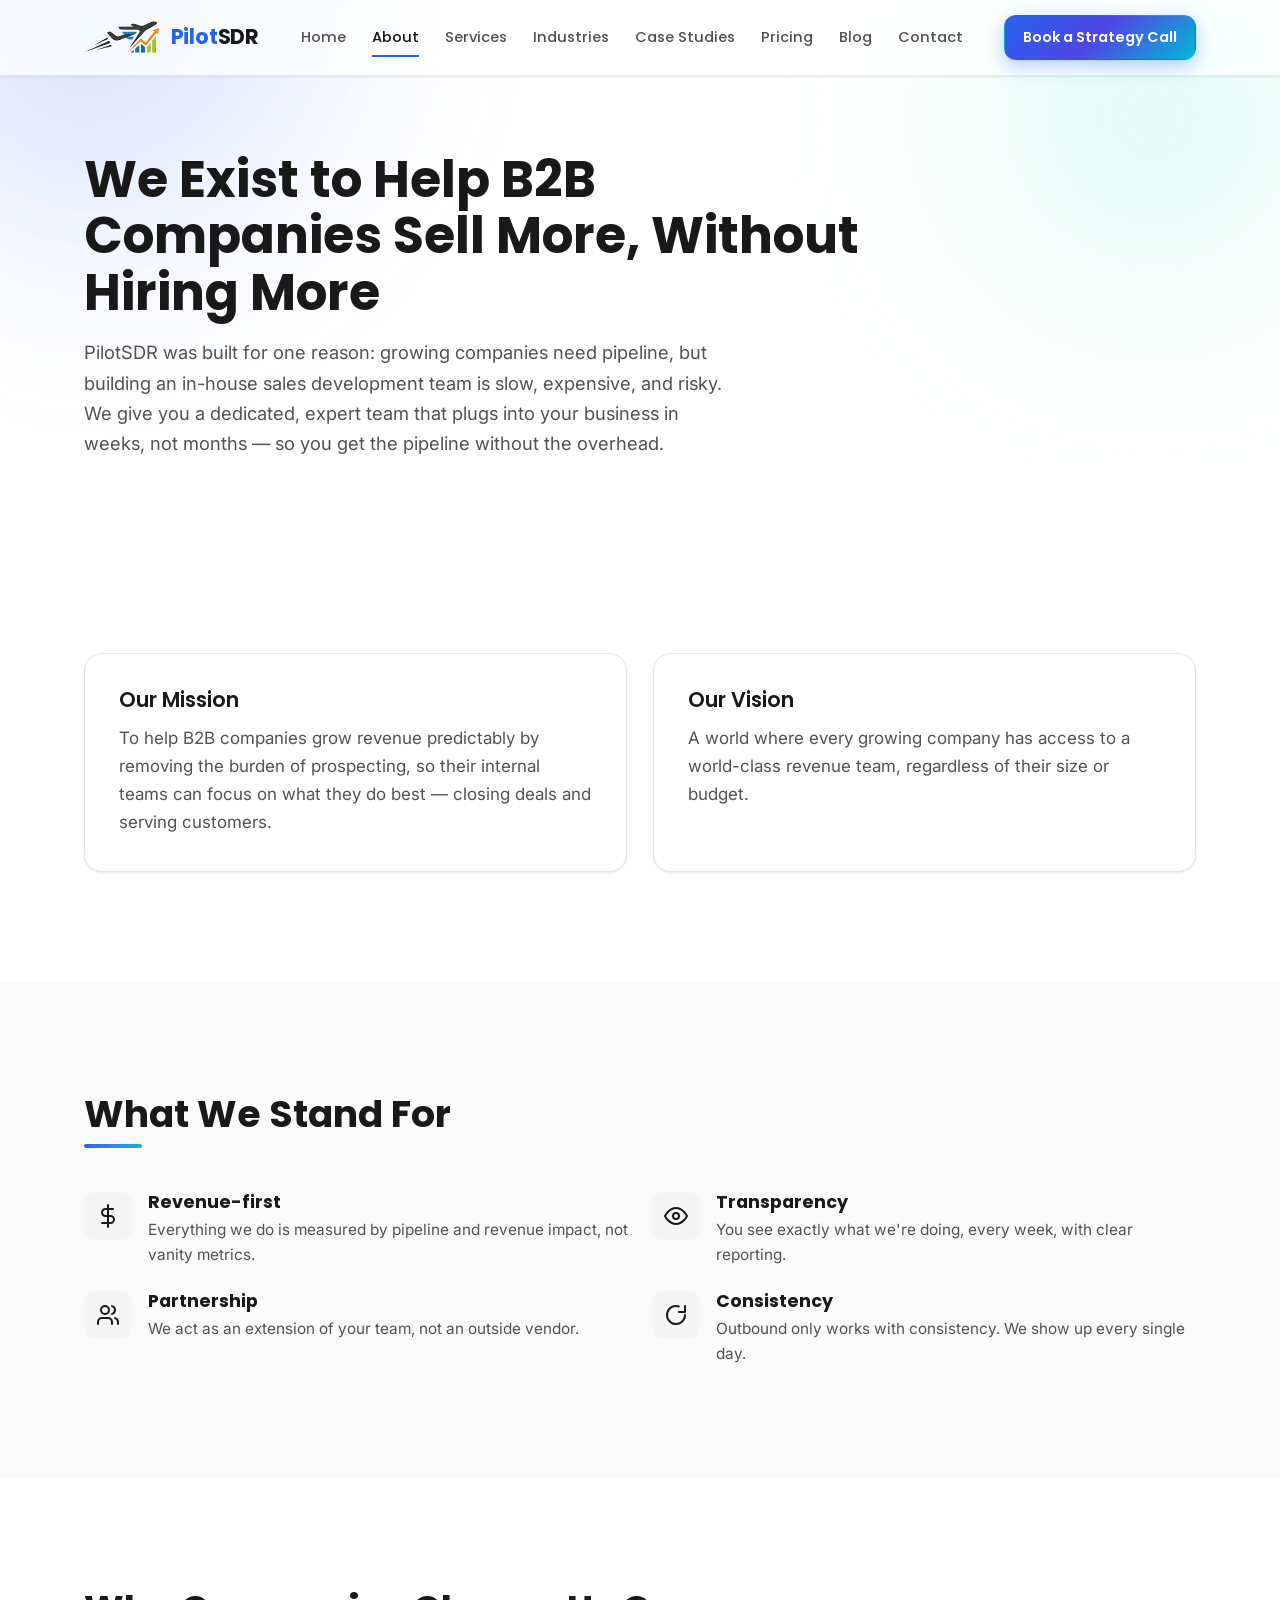
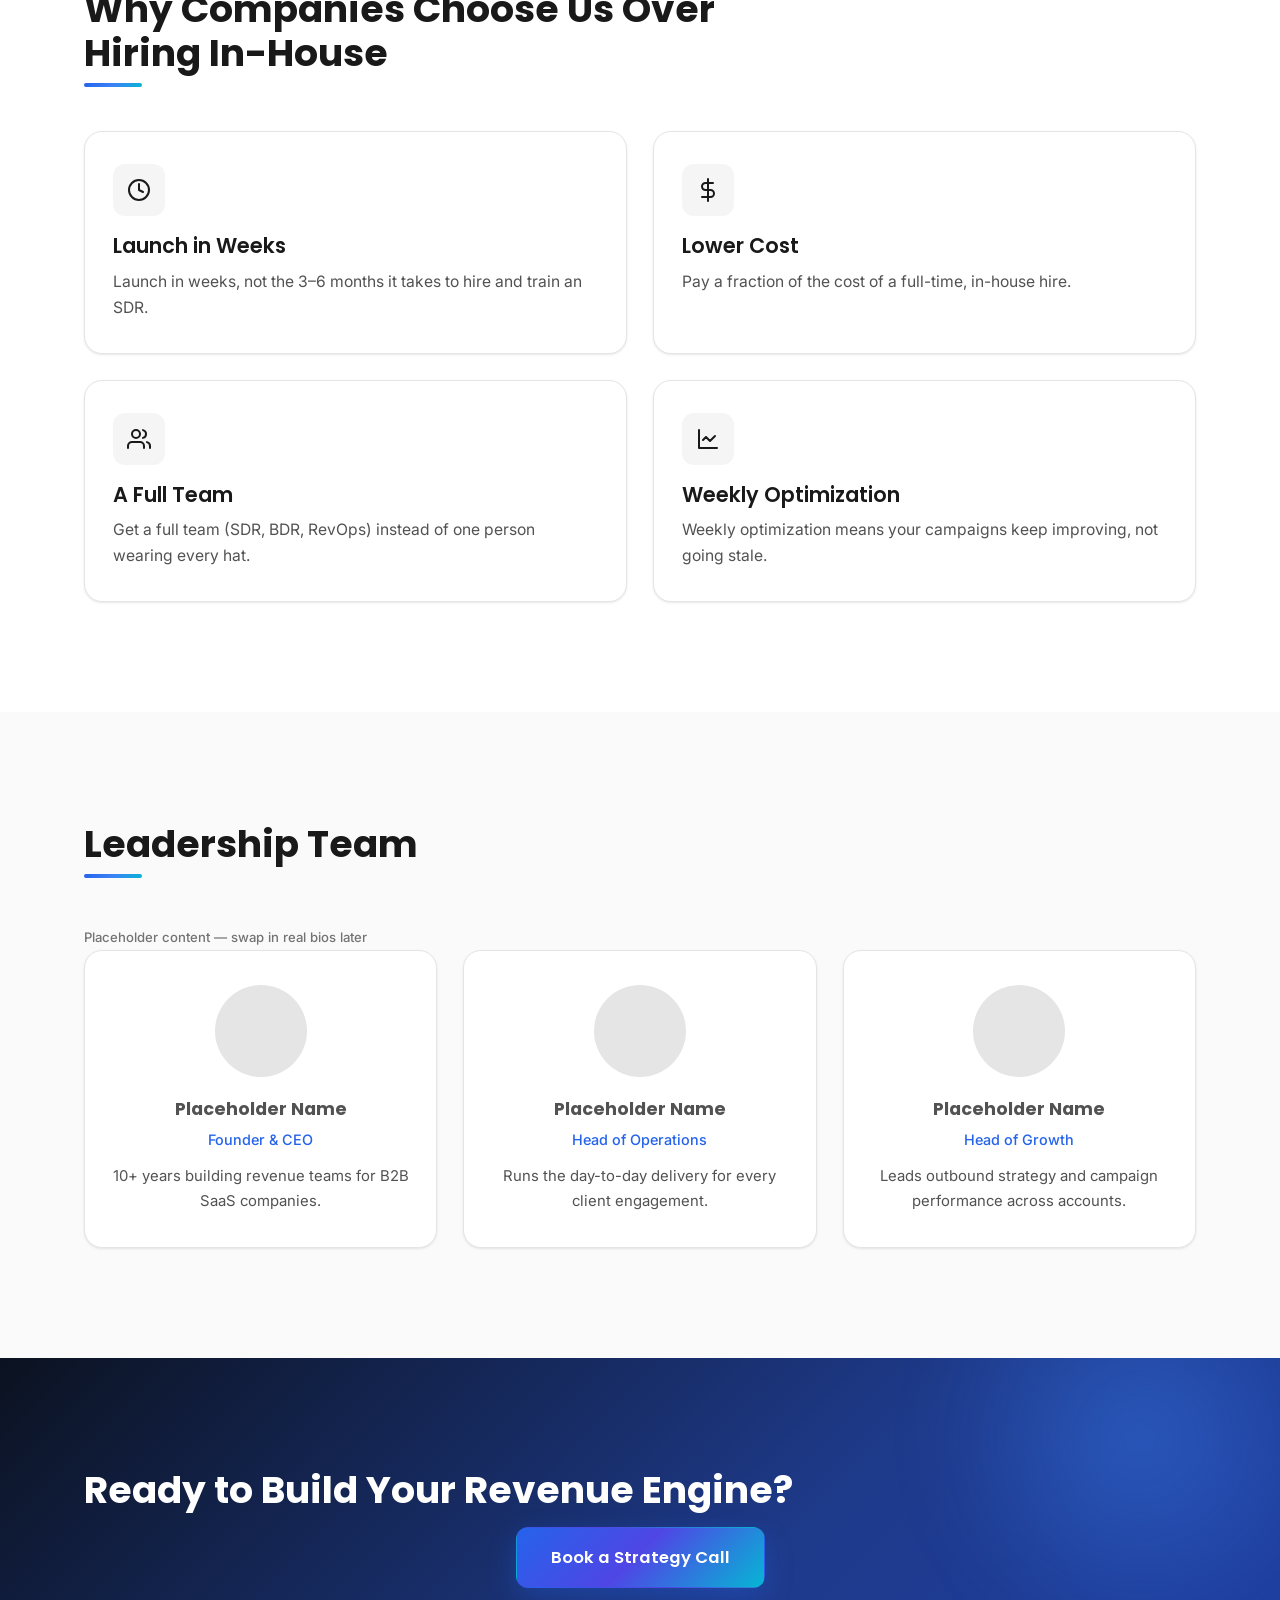
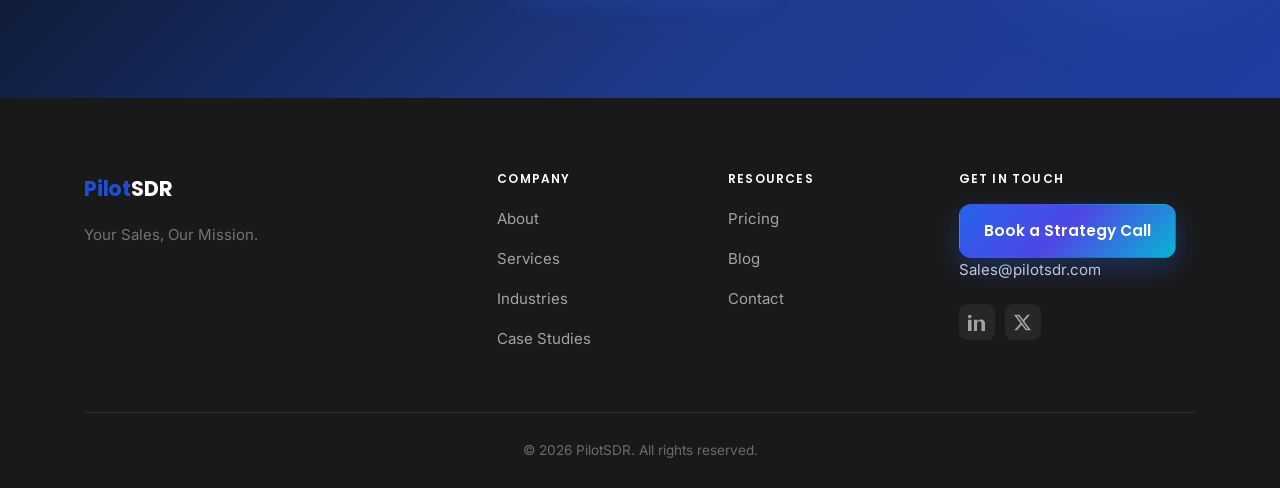
==== commit c28209b9: "Use real PilotSDR logo and slogan - Add brand logo assets; nav shows the airplane+chart icon plus   " ====
--- a/about.html
+++ b/about.html
@@ -32,7 +32,7 @@
 <header class="nav" id="nav" data-solid="true">
   <div class="container">
     <a href="index.html" class="logo">
-      <span class="mark"><svg viewBox="0 0 24 24" fill="none" stroke="currentColor" stroke-width="2.4" stroke-linecap="round" stroke-linejoin="round"><path d="M3 11l19-9-9 19-2-8-8-2z"/></svg></span>
+      <img src="assets/logo-icon-t.png" class="logo-ico" alt="" />
       Pilot<b>SDR</b>
     </a>
     <nav class="nav-links" id="navLinks" aria-label="Primary">
@@ -194,8 +194,8 @@
   <div class="container">
     <div class="footer-grid">
       <div>
-        <a href="index.html" class="logo"><span class="mark"><svg viewBox="0 0 24 24" fill="none" stroke="currentColor" stroke-width="2.4" stroke-linecap="round" stroke-linejoin="round"><path d="M3 11l19-9-9 19-2-8-8-2z"/></svg></span>Pilot<b>SDR</b></a>
-        <p class="brand-line">Predictable pipeline for B2B companies.</p>
+        <a href="index.html" class="logo">Pilot<b>SDR</b></a>
+        <p class="brand-line">Your Sales, Our Mission.</p>
       </div>
       <div>
         <h5>Company</h5>
--- a/css/styles.css
+++ b/css/styles.css
@@ -111,10 +111,9 @@
 .nav .container { display: flex; align-items: center; justify-content: space-between; width: 100%; }
 
 /* logo — renders "PilotSDR" as one word (gap:0 between text parts) */
-.logo { display: inline-flex; align-items: center; gap: 0; font-family: var(--font-head); font-weight: 700; font-size: 1.24rem; color: var(--dark); letter-spacing: -0.01em; }
-.logo .mark { margin-right: 10px; width: 30px; height: 30px; border-radius: 8px; background: var(--blue); display: inline-flex; align-items: center; justify-content: center; color: #fff; }
-.logo .mark svg { width: 17px; height: 17px; }
-.logo b { color: var(--blue); font-weight: 700; }
+.logo { display: inline-flex; align-items: center; gap: 0; font-family: var(--font-head); font-weight: 700; font-size: 1.32rem; color: var(--blue); letter-spacing: -0.01em; }
+.logo-ico { height: 34px; width: auto; margin-right: 11px; display: block; }
+.logo b { color: var(--dark); font-weight: 700; }
 
 .nav-links { display: flex; align-items: center; gap: 26px; }
 .nav-links > .btn-cta { display: none; }
@@ -237,7 +236,7 @@
 .split-body h2 { margin-bottom: 14px; }
 .split-body .desc { margin-bottom: 22px; font-size: 1.05rem; }
 .check-list li { position: relative; padding-left: 30px; margin-bottom: 12px; color: var(--gray-700); }
-.check-list li::before { content: ""; position: absolute; left: 0; top: 7px; width: 18px; height: 18px; border-radius: 50%; background: #e6f8f1; background-image: url("data:image/svg+xml,%3Csvg xmlns='http://www.w3.org/2000/svg' width='12' height='12' viewBox='0 0 24 24' fill='none' stroke='%2310B981' stroke-width='3' stroke-linecap='round' stroke-linejoin='round'%3E%3Cpolyline points='20 6 9 17 4 12'/%3E%3C/svg%3E"); background-repeat: no-repeat; background-position: center; }
+.check-list li::before { content: ""; position: absolute; left: 0; top: 7px; width: 18px; height: 18px; border-radius: 50%; background: #eaf1ff; background-image: url("data:image/svg+xml,%3Csvg xmlns='http://www.w3.org/2000/svg' width='12' height='12' viewBox='0 0 24 24' fill='none' stroke='%232563EB' stroke-width='3' stroke-linecap='round' stroke-linejoin='round'%3E%3Cpolyline points='20 6 9 17 4 12'/%3E%3C/svg%3E"); background-repeat: no-repeat; background-position: center; }
 
 /* ============================================================
    INDUSTRIES / CASE STUDY
@@ -348,9 +347,8 @@
    ============================================================ */
 .footer { background: var(--dark); color: #a3a3a3; padding: 74px 0 0; }
 .footer-grid { display: grid; grid-template-columns: 2fr 1fr 1fr 1.3fr; gap: 48px; padding-bottom: 48px; border-bottom: 1px solid rgba(255,255,255,.08); }
-.footer .logo { color: #fff; margin-bottom: 16px; }
-.footer .logo .mark { background: var(--blue); }
-.footer .logo b { color: var(--accent-blue); }
+.footer .logo { color: var(--accent-blue); margin-bottom: 16px; }
+.footer .logo b { color: #fff; }
 .footer .brand-line { color: #737373; font-size: .94rem; max-width: 280px; line-height: 1.6; }
 .footer h5 { color: #fff; font-size: .75rem; letter-spacing: .1em; text-transform: uppercase; margin-bottom: 18px; font-weight: 600; }
 .footer ul li { margin-bottom: 12px; }
@@ -471,7 +469,7 @@
 :root {
   --grad-blue:  linear-gradient(135deg, #2563EB 0%, #4f46e5 48%, #06b6d4 100%);
   --grad-green: linear-gradient(135deg, #10B981 0%, #059669 100%);
-  --grad-brand: linear-gradient(135deg, #2563EB, #06b6d4, #10B981);
+  --grad-brand: linear-gradient(135deg, #2563EB, #3b82f6, #06b6d4);
 }
 
 /* animated aurora behind every hero */
@@ -487,11 +485,11 @@
 .hero-inner h1 { background: linear-gradient(115deg, #0b1220 0%, #1e3a8a 42%, #2563EB 72%, #06b6d4 100%); -webkit-background-clip: text; background-clip: text; color: transparent; }
 
 /* fancy buttons: gradient + glow + shine sweep */
-.btn-cta { background: var(--grad-green); box-shadow: 0 10px 28px rgba(16,185,129,.32); position: relative; overflow: hidden; }
-.btn-cta:hover { box-shadow: 0 16px 40px rgba(16,185,129,.44); color: #fff; }
+.btn-cta { background: var(--grad-blue); box-shadow: 0 10px 28px rgba(37,99,235,.32); position: relative; overflow: hidden; }
+.btn-cta:hover { background: var(--grad-blue); filter: brightness(1.05); box-shadow: 0 16px 40px rgba(37,99,235,.44); color: #fff; }
 .btn-primary { background: var(--grad-blue); box-shadow: 0 10px 28px rgba(37,99,235,.3); position: relative; overflow: hidden; }
-.btn-primary:hover { box-shadow: 0 16px 40px rgba(37,99,235,.42); color: #fff; }
-.nav .btn-cta { background: var(--grad-green); box-shadow: 0 6px 18px rgba(16,185,129,.34); }
+.btn-primary:hover { background: var(--grad-blue); filter: brightness(1.04); box-shadow: 0 16px 40px rgba(37,99,235,.42); color: #fff; }
+.nav .btn-cta { background: var(--grad-blue); box-shadow: 0 6px 18px rgba(37,99,235,.34); }
 .btn-cta::after, .btn-primary::after { content: ""; position: absolute; top: 0; left: -130%; width: 55%; height: 100%; background: linear-gradient(120deg, transparent, rgba(255,255,255,.4), transparent); transform: skewX(-20deg); transition: left .6s ease; }
 .btn-cta:hover::after, .btn-primary:hover::after { left: 150%; }
 
@@ -516,17 +514,17 @@
 .section-head h2::after { content: ""; position: absolute; left: 0; bottom: -12px; width: 58px; height: 4px; border-radius: 4px; background: var(--grad-brand); }
 
 /* fancy CTA band: gradient + glow orb */
-.cta-band { background: linear-gradient(135deg, #0b1220 0%, #1e3a8a 55%, #0f766e 125%); position: relative; overflow: hidden; }
+.cta-band { background: linear-gradient(135deg, #0b1220 0%, #1e3a8a 60%, #1e40af 120%); position: relative; overflow: hidden; }
 .cta-band::before { content: ""; position: absolute; width: 420px; height: 420px; border-radius: 50%; background: radial-gradient(circle, rgba(59,130,246,.42), transparent 70%); top: -130px; right: -70px; filter: blur(30px); pointer-events: none; }
 .cta-band .container { position: relative; z-index: 1; }
 
 /* featured pricing: animated gradient ring */
 .price-card.featured { border: 1px solid transparent; }
-.price-card.featured::before { content: ""; position: absolute; inset: 0; border-radius: inherit; padding: 2px; background: linear-gradient(135deg, #2563EB, #06b6d4, #10B981); background-size: 220% 220%; -webkit-mask: linear-gradient(#000 0 0) content-box, linear-gradient(#000 0 0); -webkit-mask-composite: xor; mask-composite: exclude; animation: fx-ring 6s linear infinite; pointer-events: none; }
+.price-card.featured::before { content: ""; position: absolute; inset: 0; border-radius: inherit; padding: 2px; background: linear-gradient(135deg, #2563EB, #06b6d4, #4f46e5); background-size: 220% 220%; -webkit-mask: linear-gradient(#000 0 0) content-box, linear-gradient(#000 0 0); -webkit-mask-composite: xor; mask-composite: exclude; animation: fx-ring 6s linear infinite; pointer-events: none; }
 @keyframes fx-ring { to { background-position: 220% 0; } }
 
 /* gradient scroll-progress bar */
-.scroll-progress { background: linear-gradient(90deg, #2563EB, #06b6d4 55%, #10B981); box-shadow: 0 0 10px rgba(37,99,235,.5); }
+.scroll-progress { background: linear-gradient(90deg, #2563EB, #3b82f6 50%, #06b6d4); box-shadow: 0 0 10px rgba(37,99,235,.5); }
 
 /* reveal gets a subtle scale */
 .reveal { transform: translateY(28px) scale(.985); }
@@ -543,3 +541,22 @@
   .price-card.featured::before { animation: none; }
   .btn-cta::after, .btn-primary::after { display: none; }
 }
+
+/* ✦ FANCY — Why (ScrollStack) cards: gradient border, glow, gradient heading */
+.scroll-stack-card {
+  border: 1.5px solid transparent;
+  background:
+    linear-gradient(#fff, #fff) padding-box,
+    linear-gradient(135deg, rgba(37,99,235,.55), rgba(6,182,212,.45) 55%, rgba(79,70,229,.5)) border-box;
+  box-shadow: 0 20px 48px rgba(37,99,235,.13), 0 6px 18px rgba(17,24,39,.06);
+  position: relative; overflow: hidden;
+}
+.scroll-stack-card::before {
+  content: ""; position: absolute; width: 300px; height: 300px; border-radius: 50%;
+  background: radial-gradient(circle, rgba(37,99,235,.12), transparent 70%);
+  top: -130px; right: -90px; pointer-events: none;
+}
+.scroll-stack-card h3 {
+  background: var(--grad-blue); -webkit-background-clip: text; background-clip: text; color: transparent;
+  display: inline-block;
+}
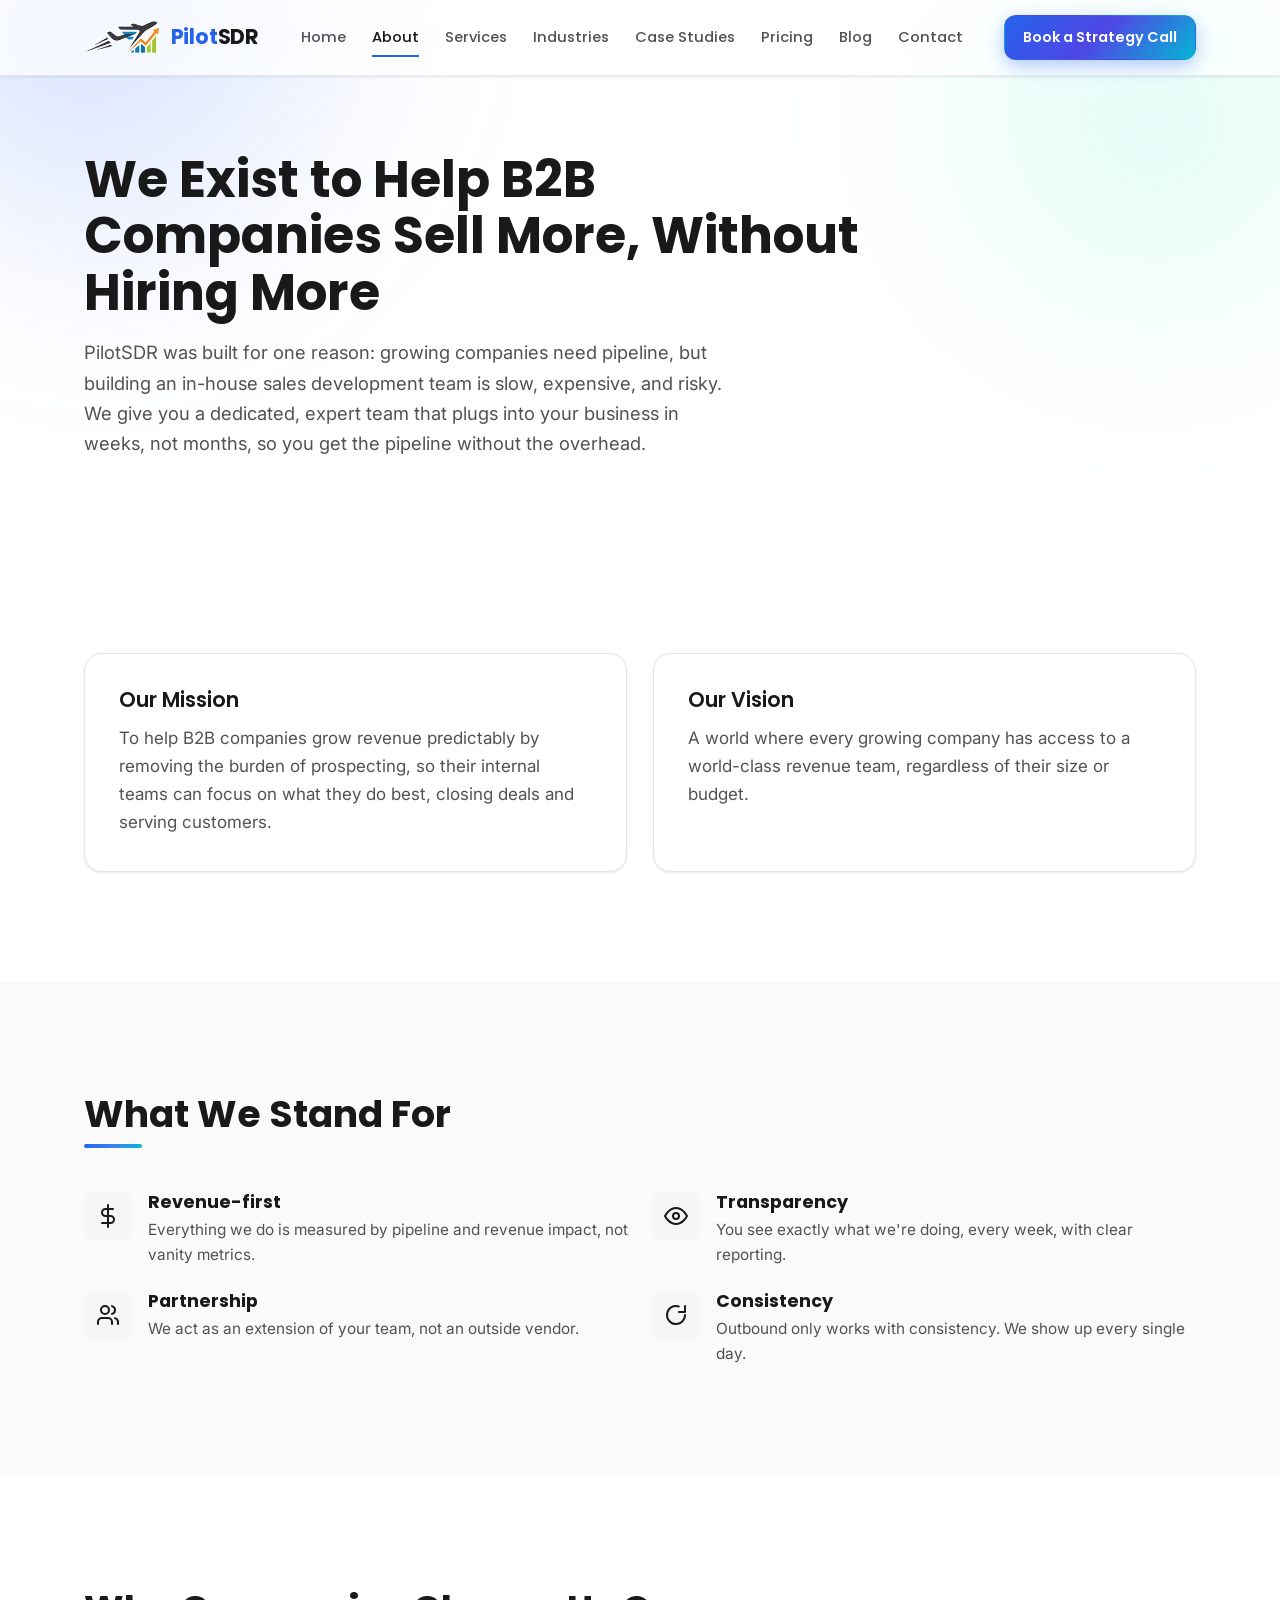
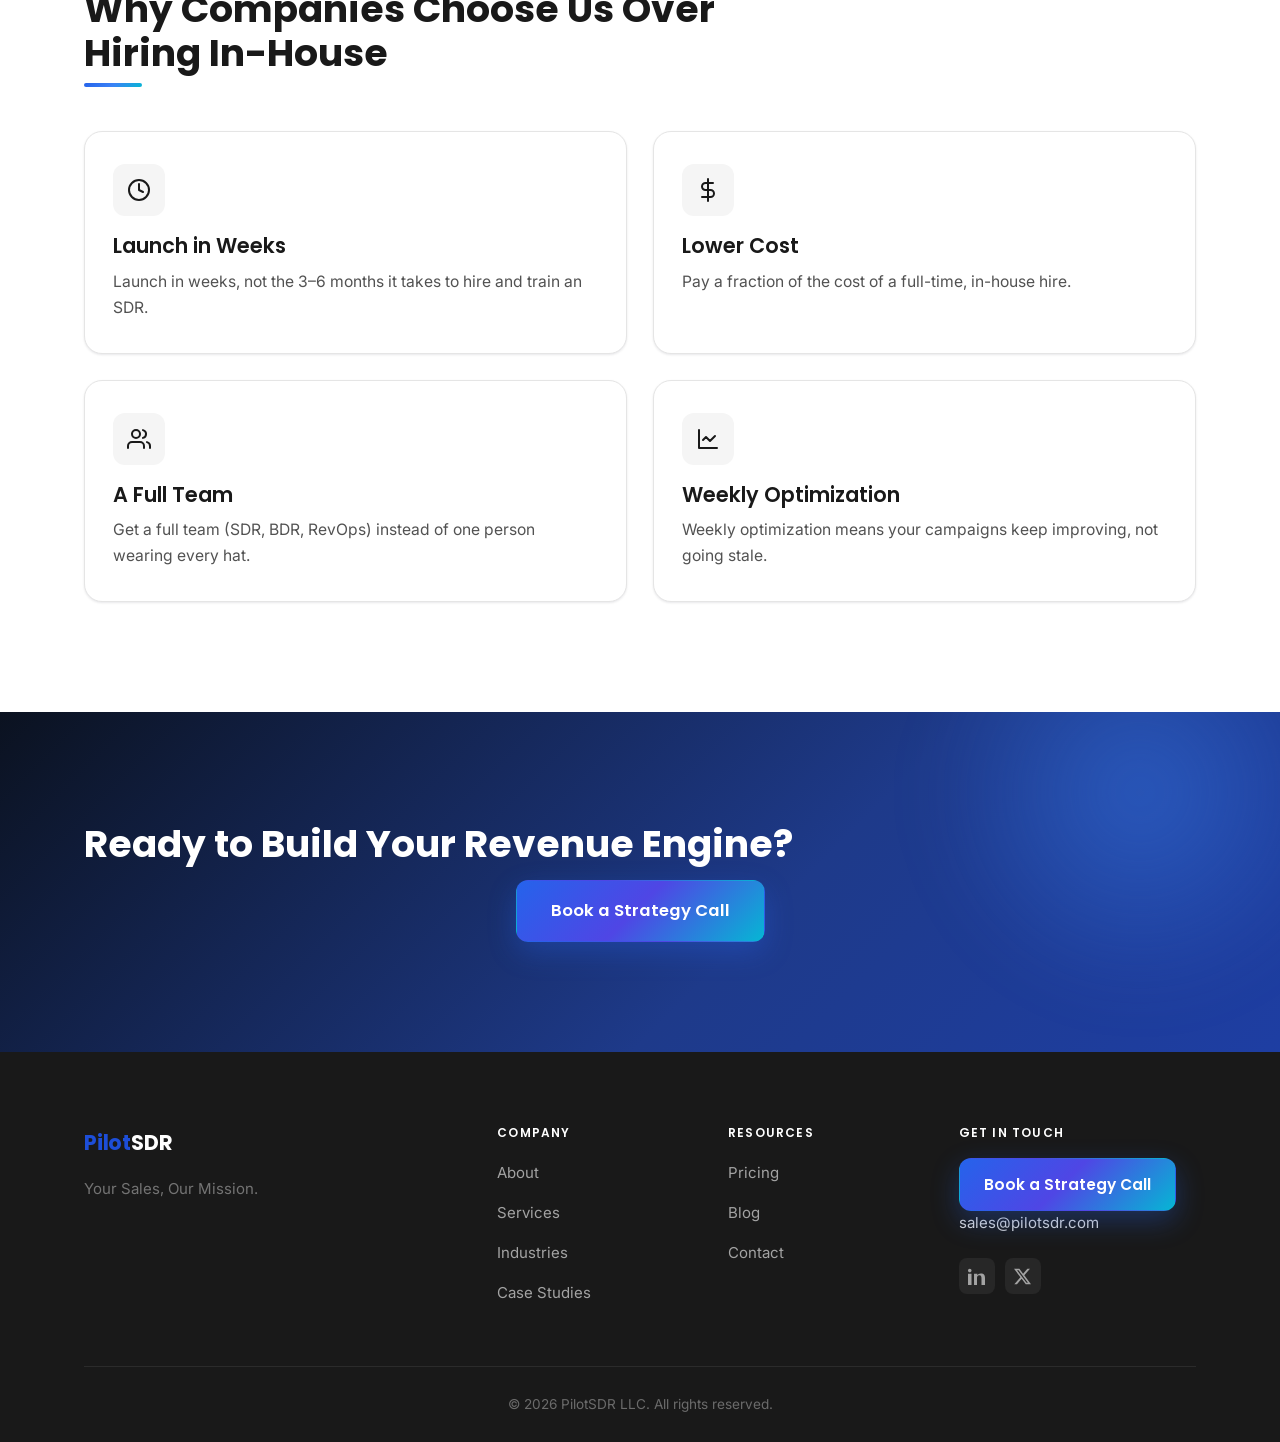
==== commit b31f9d11: "Site updates: remove em dashes, add contact details, blog posts - Remove all em dashes across HTML/C" ====
--- a/about.html
+++ b/about.html
@@ -1,13 +1,13 @@
 <!DOCTYPE html>
 <html lang="en">
 <head>
-<!-- PilotSDR — About -->
+<!-- PilotSDR, About -->
 <meta charset="UTF-8" />
 <meta name="viewport" content="width=device-width, initial-scale=1.0" />
 <title>PilotSDR | About Our Outsourced Revenue Team</title>
-<meta name="description" content="Learn how PilotSDR helps B2B companies grow revenue predictably with a dedicated team of SDRs, BDRs, and RevOps experts—without the overhead of hiring in-house." />
+<meta name="description" content="Learn how PilotSDR helps B2B companies grow revenue predictably with a dedicated team of SDRs, BDRs, and RevOps experts, without the overhead of hiring in-house." />
 <meta property="og:title" content="PilotSDR | About Our Outsourced Revenue Team" />
-<meta property="og:description" content="Learn how PilotSDR helps B2B companies grow revenue predictably with a dedicated team of SDRs, BDRs, and RevOps experts—without the overhead of hiring in-house." />
+<meta property="og:description" content="Learn how PilotSDR helps B2B companies grow revenue predictably with a dedicated team of SDRs, BDRs, and RevOps experts, without the overhead of hiring in-house." />
 <meta property="og:type" content="website" />
 <meta property="og:image" content="assets/og-about.png" />
 <link rel="preconnect" href="https://fonts.googleapis.com" />
@@ -18,10 +18,10 @@
 {
   "@context": "https://schema.org",
   "@type": "Organization",
-  "name": "PilotSDR",
+  "name": "PilotSDR LLC",
   "description": "PilotSDR helps B2B companies generate qualified pipeline through dedicated SDRs, BDRs, Customer Success, RevOps, and Sales Operations.",
   "url": "https://pilotsdr.com",
-  "email": "Sales@pilotsdr.com",
+  "email": "sales@pilotsdr.com",
   "sameAs": ["https://www.linkedin.com/company/pilotsdr", "https://twitter.com/pilotsdr"]
 }
 </script>
@@ -58,7 +58,7 @@
   <div class="container">
     <div class="page-hero reveal">
       <h1>We Exist to Help B2B Companies Sell More, Without Hiring More</h1>
-      <p class="sub">PilotSDR was built for one reason: growing companies need pipeline, but building an in-house sales development team is slow, expensive, and risky. We give you a dedicated, expert team that plugs into your business in weeks, not months — so you get the pipeline without the overhead.</p>
+      <p class="sub">PilotSDR was built for one reason: growing companies need pipeline, but building an in-house sales development team is slow, expensive, and risky. We give you a dedicated, expert team that plugs into your business in weeks, not months, so you get the pipeline without the overhead.</p>
     </div>
   </div>
 </section>
@@ -69,7 +69,7 @@
     <div class="mv-grid">
       <div class="mv-card reveal">
         <h3>Our Mission</h3>
-        <p>To help B2B companies grow revenue predictably by removing the burden of prospecting, so their internal teams can focus on what they do best — closing deals and serving customers.</p>
+        <p>To help B2B companies grow revenue predictably by removing the burden of prospecting, so their internal teams can focus on what they do best, closing deals and serving customers.</p>
       </div>
       <div class="mv-card reveal d1">
         <h3>Our Vision</h3>
@@ -144,36 +144,6 @@
         <span class="icon-badge"><svg viewBox="0 0 24 24" fill="none" stroke="currentColor" stroke-width="2" stroke-linecap="round" stroke-linejoin="round"><path d="M3 3v18h18"/><path d="m19 9-5 5-4-4-3 3"/></svg></span>
         <h3>Weekly Optimization</h3>
         <p>Weekly optimization means your campaigns keep improving, not going stale.</p>
-      </div>
-    </div>
-  </div>
-</section>
-
-<!-- ===================== 5. LEADERSHIP ===================== -->
-<section class="section section--light">
-  <div class="container">
-    <div class="section-head reveal">
-      <h2>Leadership Team</h2>
-    </div>
-    <span class="placeholder-note">Placeholder content — swap in real bios later</span>
-    <div class="leaders">
-      <div class="leader reveal">
-        <div class="photo"></div>
-        <div class="name">Placeholder Name</div>
-        <div class="title">Founder &amp; CEO</div>
-        <p>10+ years building revenue teams for B2B SaaS companies.</p>
-      </div>
-      <div class="leader reveal d1">
-        <div class="photo"></div>
-        <div class="name">Placeholder Name</div>
-        <div class="title">Head of Operations</div>
-        <p>Runs the day-to-day delivery for every client engagement.</p>
-      </div>
-      <div class="leader reveal d2">
-        <div class="photo"></div>
-        <div class="name">Placeholder Name</div>
-        <div class="title">Head of Growth</div>
-        <p>Leads outbound strategy and campaign performance across accounts.</p>
       </div>
     </div>
   </div>
@@ -217,14 +187,14 @@
       <div class="col-cta">
         <h5>Get in Touch</h5>
         <a href="contact.html" class="btn btn-cta">Book a Strategy Call</a>
-        <a href="mailto:Sales@pilotsdr.com" class="fmail">Sales@pilotsdr.com</a>
+        <a href="mailto:sales@pilotsdr.com" class="fmail">sales@pilotsdr.com</a>
         <div class="socials">
           <a href="#" aria-label="LinkedIn"><svg viewBox="0 0 24 24" fill="currentColor"><path d="M4.98 3.5C4.98 4.88 3.87 6 2.5 6S0 4.88 0 3.5 1.12 1 2.5 1s2.48 1.12 2.48 2.5zM.02 8h4.96v16H.02V8zM8.5 8h4.75v2.19h.07c.66-1.25 2.28-2.57 4.69-2.57C22.9 7.62 24 10.13 24 14.02V24h-4.96v-8.85c0-2.11-.04-4.83-2.94-4.83-2.94 0-3.39 2.3-3.39 4.68V24H8.5V8z"/></svg></a>
           <a href="#" aria-label="Twitter/X"><svg viewBox="0 0 24 24" fill="currentColor"><path d="M18.9 1.15h3.68l-8.04 9.19L24 22.85h-7.41l-5.8-7.58-6.64 7.58H.46l8.6-9.83L0 1.15h7.6l5.24 6.93 6.06-6.93zm-1.29 19.5h2.04L6.49 3.24H4.3L17.61 20.65z"/></svg></a>
         </div>
       </div>
     </div>
-    <div class="footer-bottom">© 2026 PilotSDR. All rights reserved.</div>
+    <div class="footer-bottom">© 2026 PilotSDR LLC. All rights reserved.</div>
   </div>
 </footer>
 
--- a/css/styles.css
+++ b/css/styles.css
@@ -1,5 +1,5 @@
 /* ============================================================
-   PilotSDR — Design System (per Build Guide)
+   PilotSDR, Design System (per Build Guide)
    Clean · white · minimal. Colors, fonts, buttons, animations,
    and spacing follow the document exactly.
    ============================================================ */
@@ -91,7 +91,7 @@
   transition: transform .16s ease, background .16s ease, color .16s ease, border-color .16s ease;
 }
 .btn:hover { transform: translateY(-1px); }               /* subtle lift, no glow */
-.btn-cta { background: var(--green); color: #fff; }        /* primary action — green */
+.btn-cta { background: var(--green); color: #fff; }        /* primary action, green */
 .btn-cta:hover { background: var(--green-dark); color: #fff; }
 .btn-primary { background: var(--blue); color: #fff; }
 .btn-primary:hover { background: var(--accent-blue); color: #fff; }
@@ -104,13 +104,13 @@
 .btn-row.center { justify-content: center; }
 
 /* ============================================================
-   NAV — sticky, transparent on hero → solid on scroll
+   NAV, sticky, transparent on hero → solid on scroll
    ============================================================ */
 .nav { position: fixed; inset: 0 0 auto 0; height: var(--nav-h); z-index: 1000; display: flex; align-items: center; background: transparent; border-bottom: 1px solid transparent; transition: background .3s ease, box-shadow .3s ease, border-color .3s ease; }
 .nav.solid { background: #fff; border-bottom-color: var(--gray-200); box-shadow: var(--shadow-sm); }
 .nav .container { display: flex; align-items: center; justify-content: space-between; width: 100%; }
 
-/* logo — renders "PilotSDR" as one word (gap:0 between text parts) */
+/* logo, renders "PilotSDR" as one word (gap:0 between text parts) */
 .logo { display: inline-flex; align-items: center; gap: 0; font-family: var(--font-head); font-weight: 700; font-size: 1.32rem; color: var(--blue); letter-spacing: -0.01em; }
 .logo-ico { height: 34px; width: auto; margin-right: 11px; display: block; }
 .logo b { color: var(--dark); font-weight: 700; }
@@ -190,7 +190,7 @@
 .logo-ph { height: 40px; min-width: 128px; border-radius: 8px; background: var(--gray-100); color: var(--gray-400); display: flex; align-items: center; justify-content: center; font-family: var(--font-head); font-weight: 600; font-size: .9rem; }
 
 /* ============================================================
-   HOW IT WORKS — steps
+   HOW IT WORKS, steps
    ============================================================ */
 .steps { display: grid; grid-template-columns: repeat(4,1fr); gap: 26px; position: relative; }
 .step { position: relative; }
@@ -219,14 +219,14 @@
 .who .role { font-size: .85rem; color: var(--gray-500); }
 
 /* ============================================================
-   FINAL CTA — dark / blue gradient
+   FINAL CTA, dark / blue gradient
    ============================================================ */
 .cta-band { background: var(--dark); color: #fff; }
 .cta-band h2 { color: #fff; margin-bottom: 14px; }
 .cta-band p { color: rgba(255,255,255,.72); max-width: 560px; margin: 0 0 28px; font-size: 1.1rem; }
 
 /* ============================================================
-   SERVICES PAGE — alternating rows
+   SERVICES PAGE, alternating rows
    ============================================================ */
 .split { display: grid; grid-template-columns: 1fr 1fr; gap: 60px; align-items: center; }
 .split.reverse .split-media { order: 2; }
@@ -364,12 +364,12 @@
 .footer-bottom { text-align: center; padding: 26px 0; color: #6b6b6b; font-size: .85rem; }
 
 /* ============================================================
-   SCROLL ANIMATIONS — calm fade + slide up
+   SCROLL ANIMATIONS, calm fade + slide up
    ============================================================ */
 /* thin scroll-progress bar (top of page, site-wide) */
 .scroll-progress { position: fixed; top: 0; left: 0; height: 3px; width: 0; background: var(--blue); z-index: 1100; pointer-events: none; }
 
-/* ScrollStack — pinned stacking cards (vanilla port of reactbits ScrollStack) */
+/* ScrollStack, pinned stacking cards (vanilla port of reactbits ScrollStack) */
 .scroll-stack { max-width: 780px; margin: 0 auto; }
 .scroll-stack-card { position: sticky; background: #fff; border: 1px solid var(--gray-200); border-radius: var(--radius-lg); padding: 40px 44px; margin-bottom: 84px; min-height: 190px; display: flex; flex-direction: column; justify-content: center; box-shadow: 0 12px 32px rgba(25,25,25,.07); transform-origin: top center; will-change: transform; }
 .scroll-stack-card:last-child { margin-bottom: 0; }
@@ -390,7 +390,7 @@
   .scroll-stack-card { position: relative; top: auto !important; margin-bottom: 20px; transform: none !important; opacity: 1 !important; }
 }
 
-/* Scroll timeline — vanilla port of Aceternity Timeline: STICKY titles pin while content scrolls, line draws downward */
+/* Scroll timeline, vanilla port of Aceternity Timeline: STICKY titles pin while content scrolls, line draws downward */
 .timeline { position: relative; max-width: 1040px; margin: 0 auto; }
 .tl-track { position: absolute; left: 31px; top: 0; bottom: 0; width: 2px; background: linear-gradient(to bottom, transparent, var(--gray-200) 6%, var(--gray-200) 94%, transparent); }
 .tl-fill { position: absolute; left: 31px; top: 0; width: 2px; height: 0; background: linear-gradient(to top, var(--blue) 0%, var(--accent-blue) 9%, rgba(37,99,235,0) 34%); border-radius: 9999px; z-index: 1; opacity: 0; }
@@ -462,7 +462,7 @@
 }
 
 /* ============================================================
-   ✦ FANCY LAYER — appended enhancement (client "fancy" request).
+   ✦ FANCY LAYER, appended enhancement (client "fancy" request).
    Everything below can be deleted to return to the minimal look;
    full revert: git reset --hard original.
    ============================================================ */
@@ -542,7 +542,7 @@
   .btn-cta::after, .btn-primary::after { display: none; }
 }
 
-/* ✦ FANCY — Why (ScrollStack) cards: gradient border, glow, gradient heading */
+/* ✦ FANCY, Why (ScrollStack) cards: gradient border, glow, gradient heading */
 .scroll-stack-card {
   border: 1.5px solid transparent;
   background:
@@ -560,3 +560,15 @@
   background: var(--grad-blue); -webkit-background-clip: text; background-clip: text; color: transparent;
   display: inline-block;
 }
+
+/* ---------- Blog article (single post) ---------- */
+.article { max-width: 760px; margin-inline: auto; }
+.article .post-meta { color: var(--gray-500); font-size: .92rem; margin-bottom: 26px; }
+.article p { margin-bottom: 20px; font-size: 1.06rem; }
+.article h2 { margin: 40px 0 14px; }
+.article h3 { margin: 30px 0 10px; }
+.article ul { list-style: disc; padding-left: 22px; margin: 0 0 22px; }
+.article ul li { margin-bottom: 10px; }
+.article blockquote { border-left: 3px solid var(--blue); padding: 6px 0 6px 20px; margin: 26px 0; color: var(--dark); font-family: var(--font-head); font-size: 1.15rem; }
+.article .back-link { display: inline-block; margin-top: 8px; font-weight: 600; }
+.post-img.hero-img { height: 300px; border-radius: var(--radius-lg); border: 1px solid var(--gray-200); margin-bottom: 34px; }
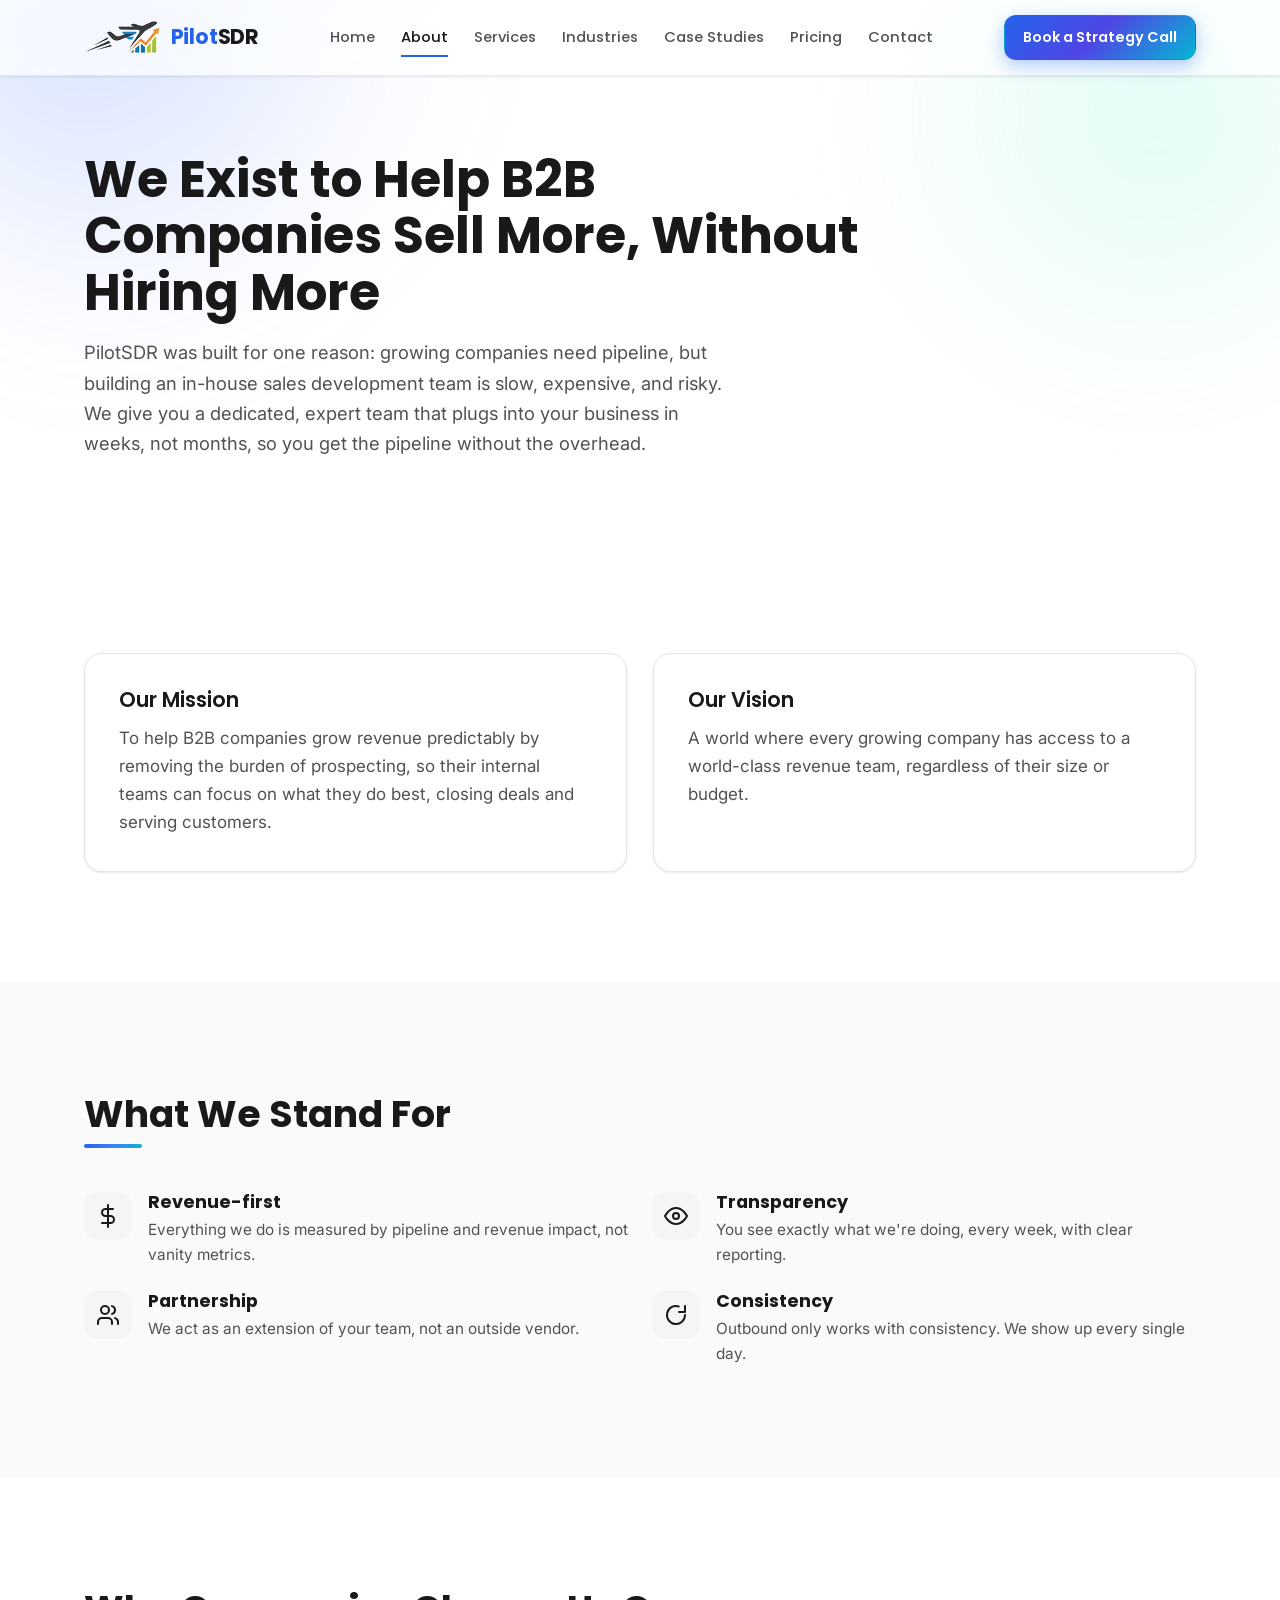
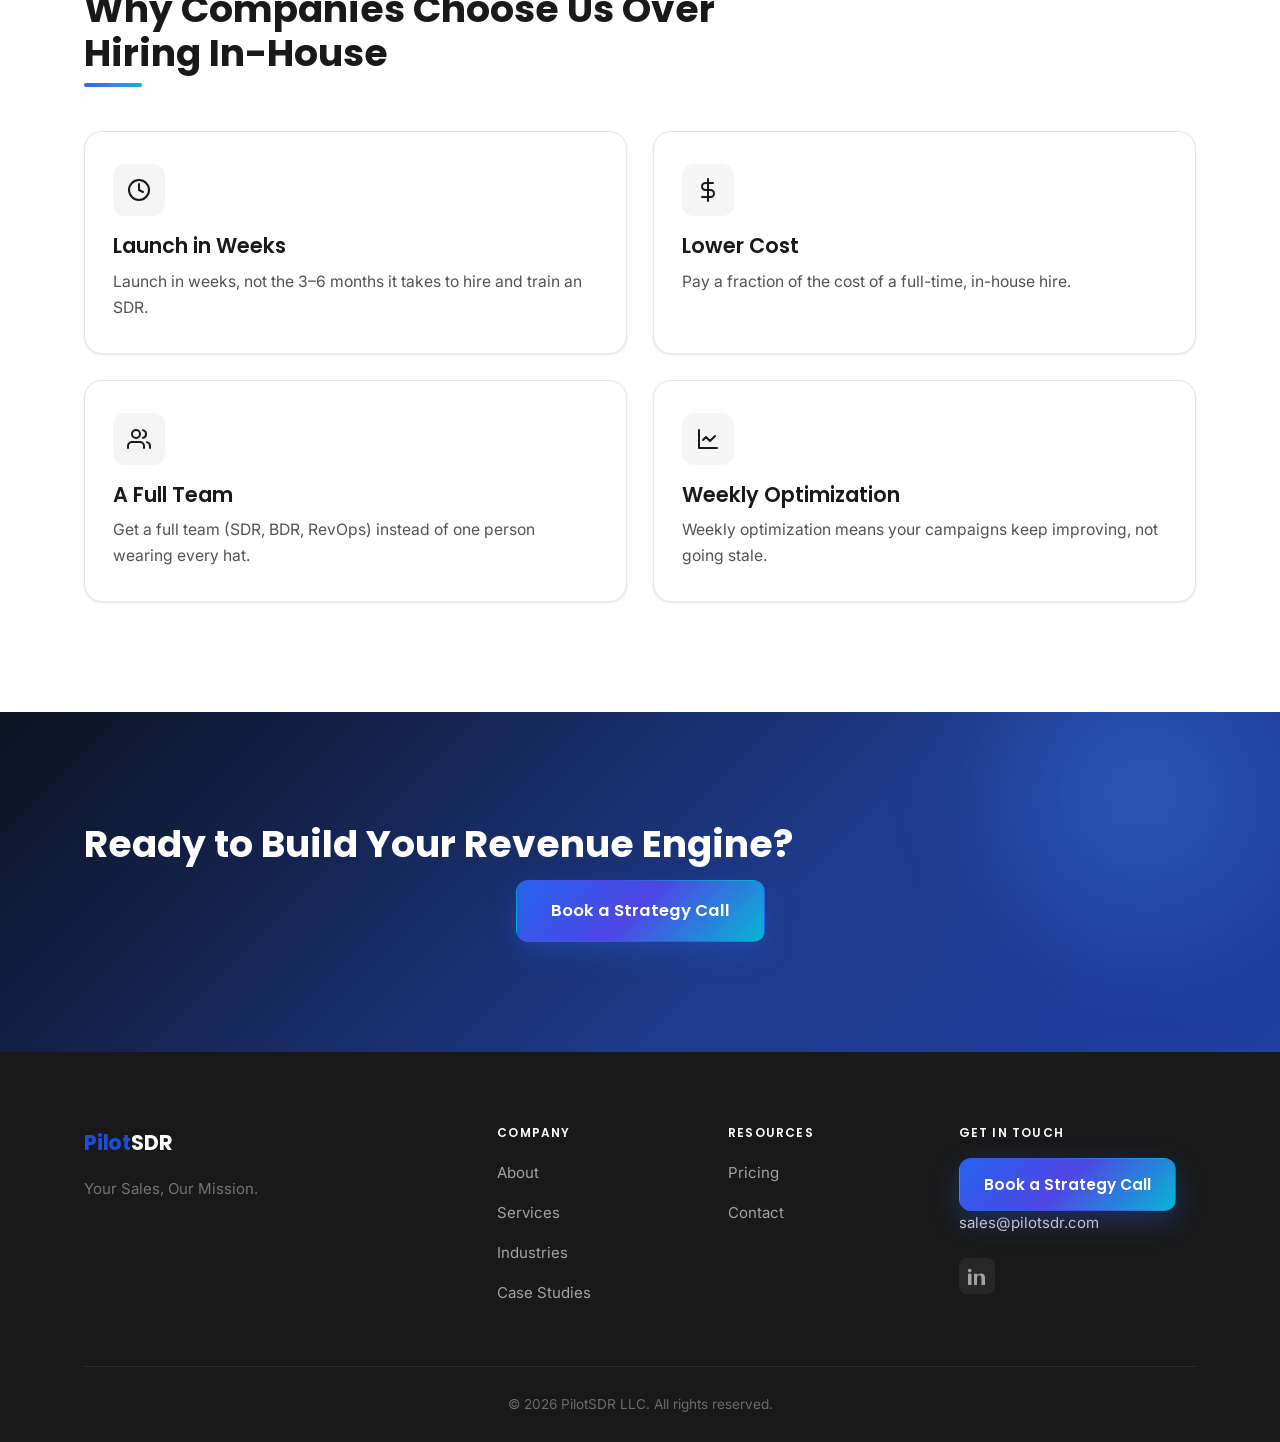
==== commit 746b0974: "Apply dev changelog: remove Blog, add case studies, fix socials - Remove Blog page + all blog articl" ====
--- a/about.html
+++ b/about.html
@@ -22,7 +22,7 @@
   "description": "PilotSDR helps B2B companies generate qualified pipeline through dedicated SDRs, BDRs, Customer Success, RevOps, and Sales Operations.",
   "url": "https://pilotsdr.com",
   "email": "sales@pilotsdr.com",
-  "sameAs": ["https://www.linkedin.com/company/pilotsdr", "https://twitter.com/pilotsdr"]
+  "sameAs": ["https://www.linkedin.com/company/pilotsdr/"]
 }
 </script>
 
@@ -42,7 +42,6 @@
       <a href="industries.html">Industries</a>
       <a href="case-studies.html">Case Studies</a>
       <a href="pricing.html">Pricing</a>
-      <a href="blog.html">Blog</a>
       <a href="contact.html">Contact</a>
       <a href="contact.html" class="btn btn-cta">Book a Strategy Call</a>
     </nav>
@@ -180,7 +179,6 @@
         <h5>Resources</h5>
         <ul>
           <li><a href="pricing.html">Pricing</a></li>
-          <li><a href="blog.html">Blog</a></li>
           <li><a href="contact.html">Contact</a></li>
         </ul>
       </div>
@@ -189,8 +187,7 @@
         <a href="contact.html" class="btn btn-cta">Book a Strategy Call</a>
         <a href="mailto:sales@pilotsdr.com" class="fmail">sales@pilotsdr.com</a>
         <div class="socials">
-          <a href="#" aria-label="LinkedIn"><svg viewBox="0 0 24 24" fill="currentColor"><path d="M4.98 3.5C4.98 4.88 3.87 6 2.5 6S0 4.88 0 3.5 1.12 1 2.5 1s2.48 1.12 2.48 2.5zM.02 8h4.96v16H.02V8zM8.5 8h4.75v2.19h.07c.66-1.25 2.28-2.57 4.69-2.57C22.9 7.62 24 10.13 24 14.02V24h-4.96v-8.85c0-2.11-.04-4.83-2.94-4.83-2.94 0-3.39 2.3-3.39 4.68V24H8.5V8z"/></svg></a>
-          <a href="#" aria-label="Twitter/X"><svg viewBox="0 0 24 24" fill="currentColor"><path d="M18.9 1.15h3.68l-8.04 9.19L24 22.85h-7.41l-5.8-7.58-6.64 7.58H.46l8.6-9.83L0 1.15h7.6l5.24 6.93 6.06-6.93zm-1.29 19.5h2.04L6.49 3.24H4.3L17.61 20.65z"/></svg></a>
+          <a href="https://www.linkedin.com/company/pilotsdr/" target="_blank" rel="noopener" aria-label="LinkedIn"><svg viewBox="0 0 24 24" fill="currentColor"><path d="M4.98 3.5C4.98 4.88 3.87 6 2.5 6S0 4.88 0 3.5 1.12 1 2.5 1s2.48 1.12 2.48 2.5zM.02 8h4.96v16H.02V8zM8.5 8h4.75v2.19h.07c.66-1.25 2.28-2.57 4.69-2.57C22.9 7.62 24 10.13 24 14.02V24h-4.96v-8.85c0-2.11-.04-4.83-2.94-4.83-2.94 0-3.39 2.3-3.39 4.68V24H8.5V8z"/></svg></a>
         </div>
       </div>
     </div>
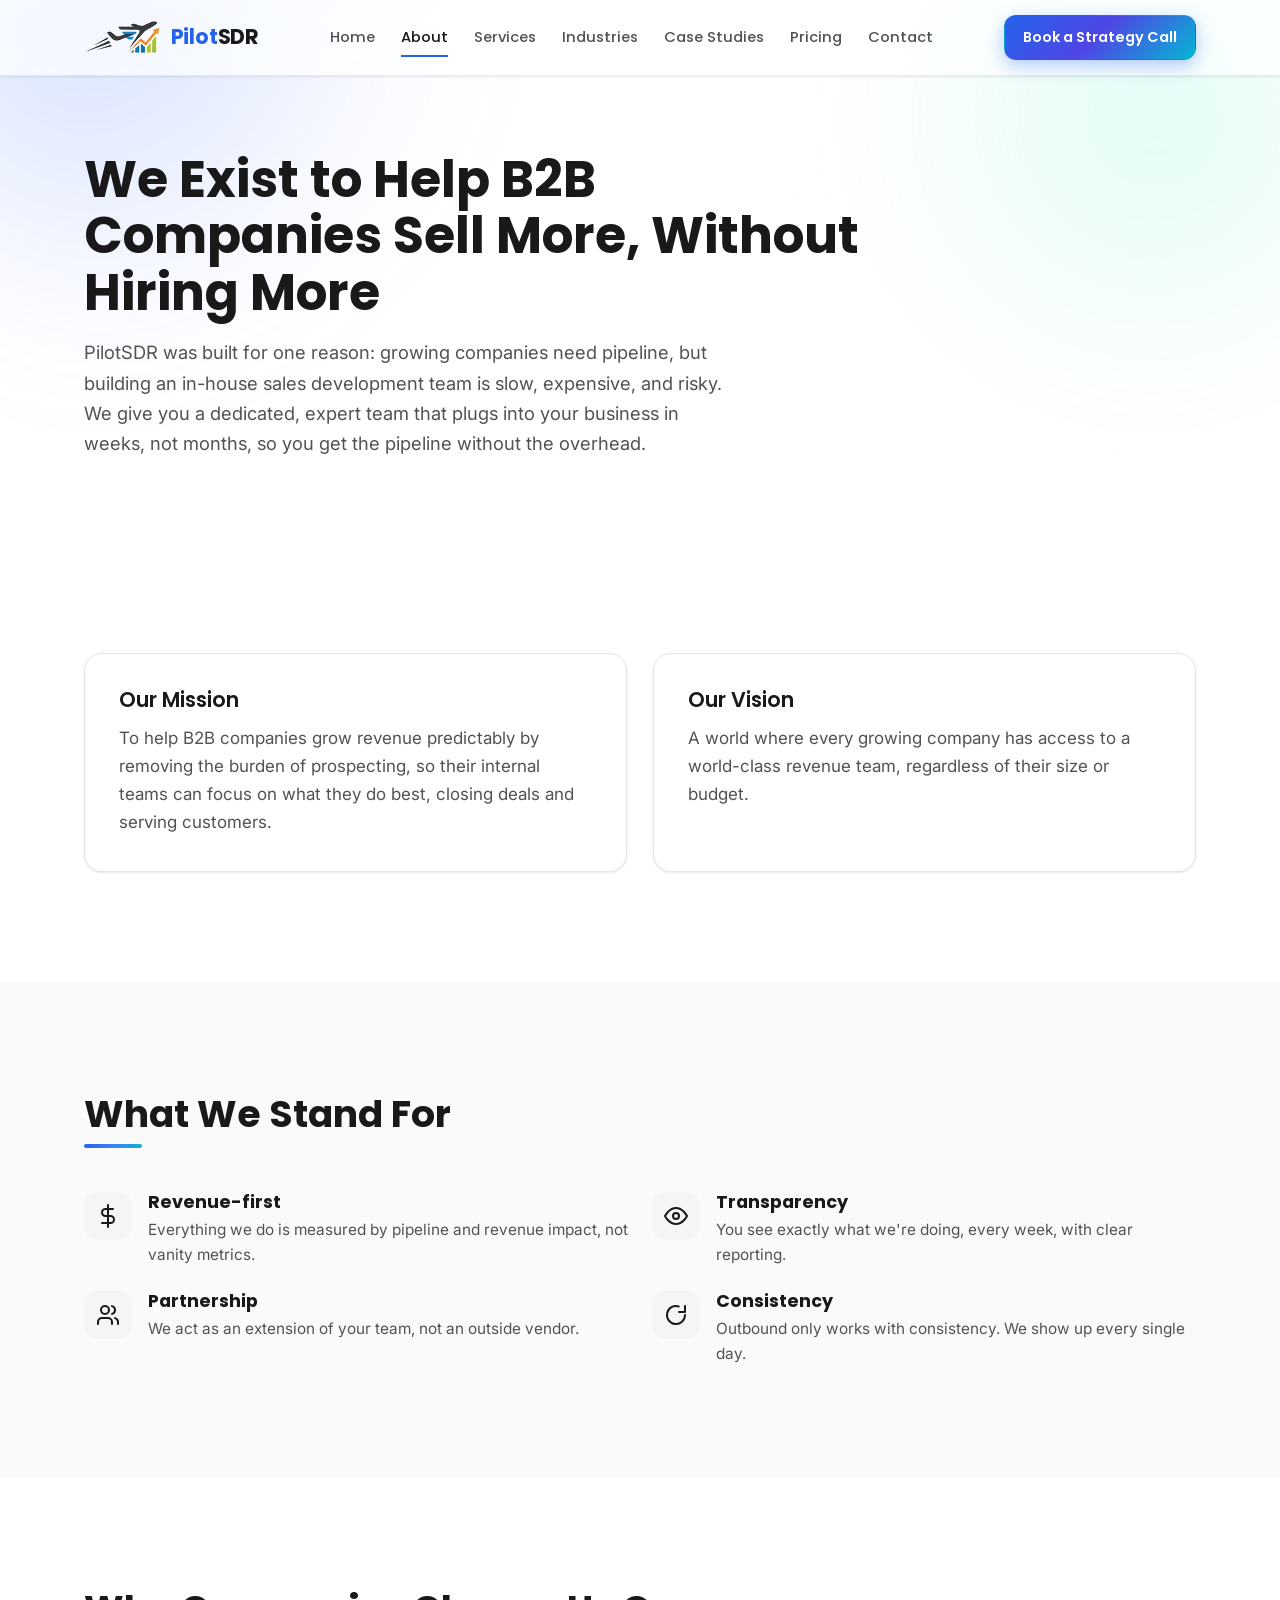
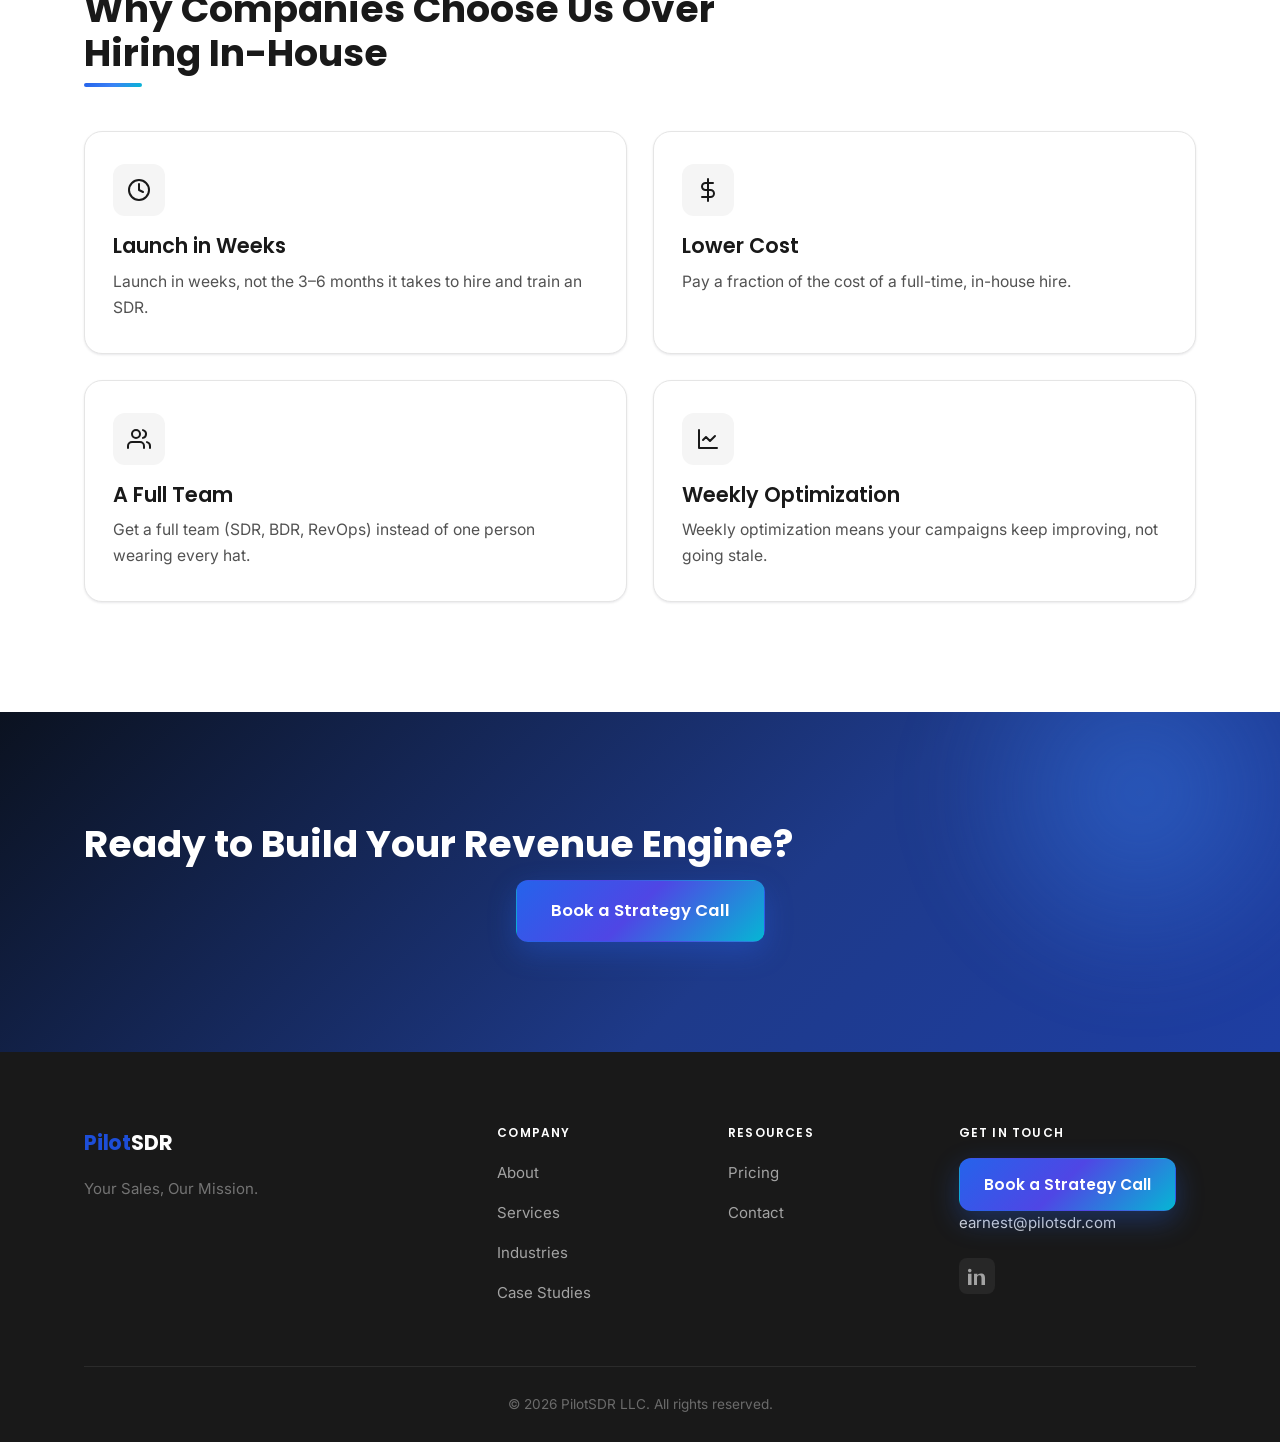
==== commit 2b858c92: "Connect contact form to Formspree; switch contact email to earnest@ - Wire form action to Formspree " ====
--- a/about.html
+++ b/about.html
@@ -21,7 +21,7 @@
   "name": "PilotSDR LLC",
   "description": "PilotSDR helps B2B companies generate qualified pipeline through dedicated SDRs, BDRs, Customer Success, RevOps, and Sales Operations.",
   "url": "https://pilotsdr.com",
-  "email": "sales@pilotsdr.com",
+  "email": "earnest@pilotsdr.com",
   "sameAs": ["https://www.linkedin.com/company/pilotsdr/"]
 }
 </script>
@@ -185,7 +185,7 @@
       <div class="col-cta">
         <h5>Get in Touch</h5>
         <a href="contact.html" class="btn btn-cta">Book a Strategy Call</a>
-        <a href="mailto:sales@pilotsdr.com" class="fmail">sales@pilotsdr.com</a>
+        <a href="mailto:earnest@pilotsdr.com" class="fmail">earnest@pilotsdr.com</a>
         <div class="socials">
           <a href="https://www.linkedin.com/company/pilotsdr/" target="_blank" rel="noopener" aria-label="LinkedIn"><svg viewBox="0 0 24 24" fill="currentColor"><path d="M4.98 3.5C4.98 4.88 3.87 6 2.5 6S0 4.88 0 3.5 1.12 1 2.5 1s2.48 1.12 2.48 2.5zM.02 8h4.96v16H.02V8zM8.5 8h4.75v2.19h.07c.66-1.25 2.28-2.57 4.69-2.57C22.9 7.62 24 10.13 24 14.02V24h-4.96v-8.85c0-2.11-.04-4.83-2.94-4.83-2.94 0-3.39 2.3-3.39 4.68V24H8.5V8z"/></svg></a>
         </div>
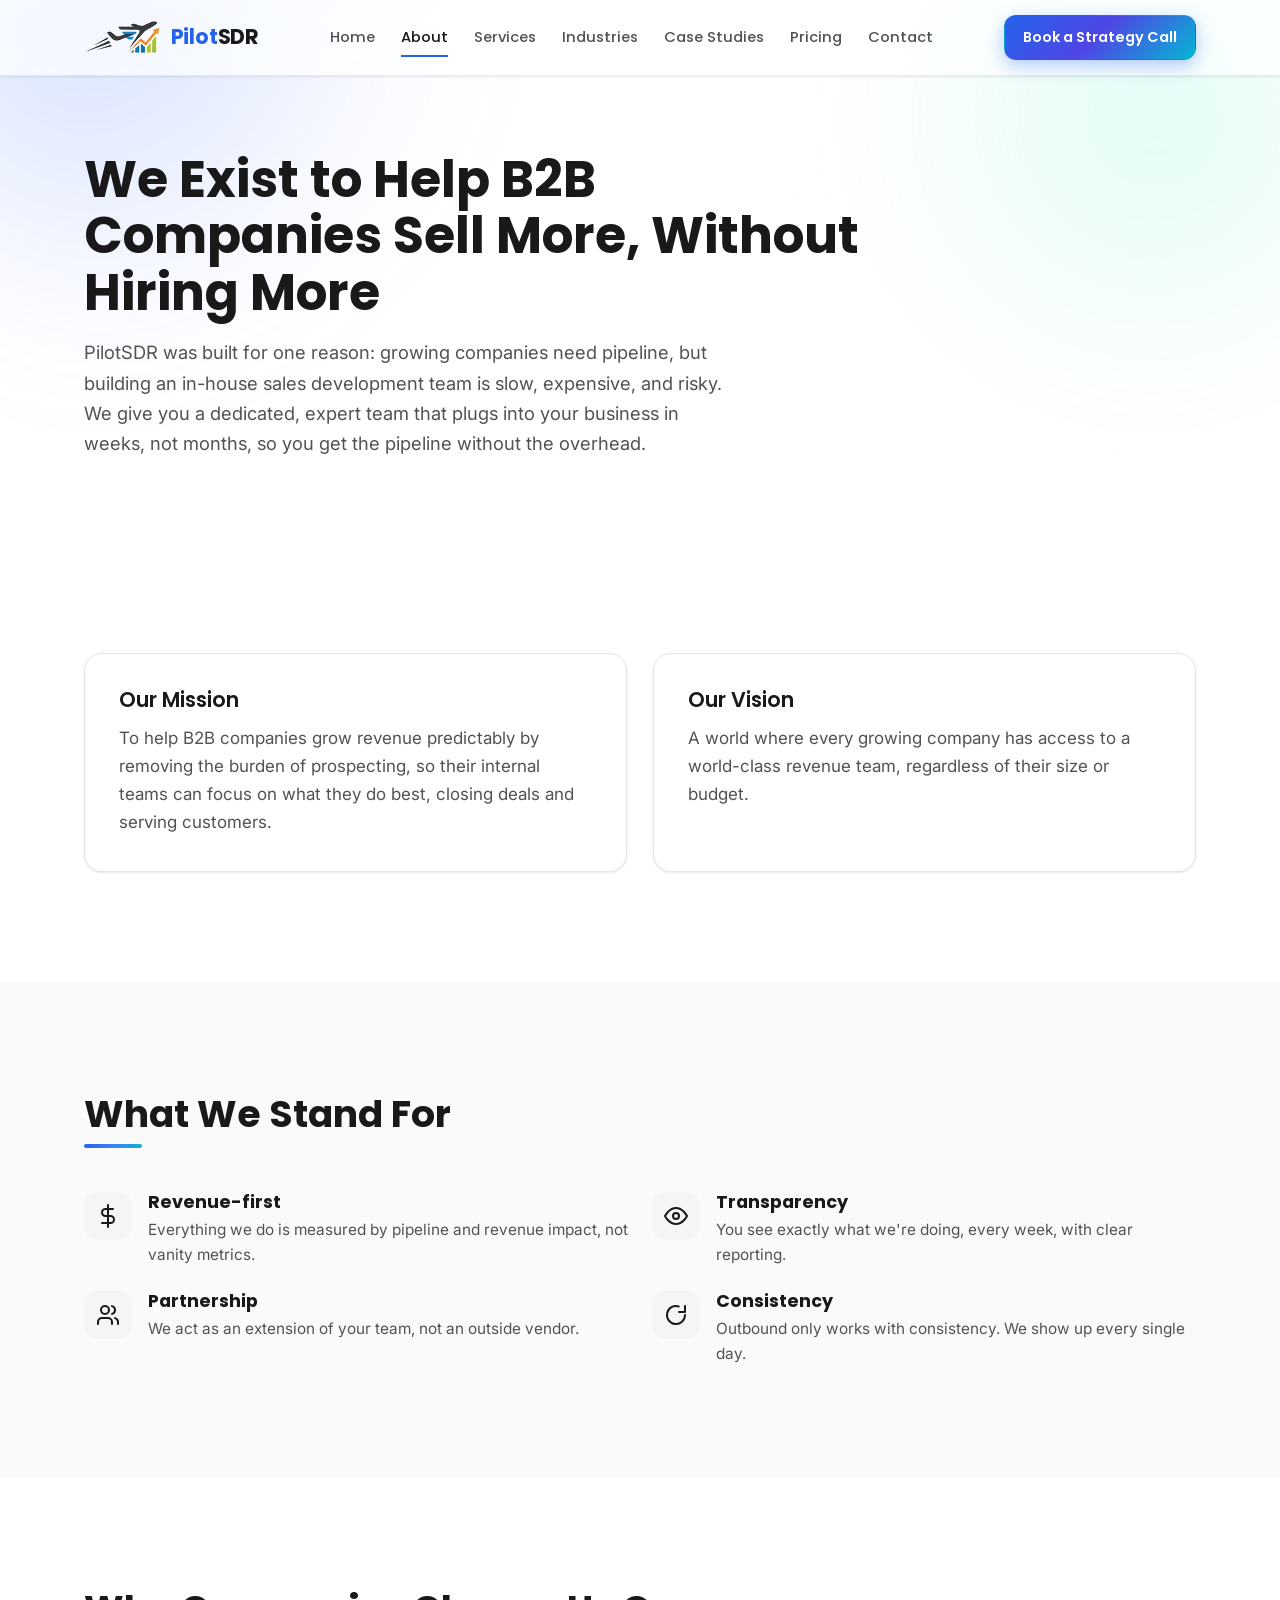
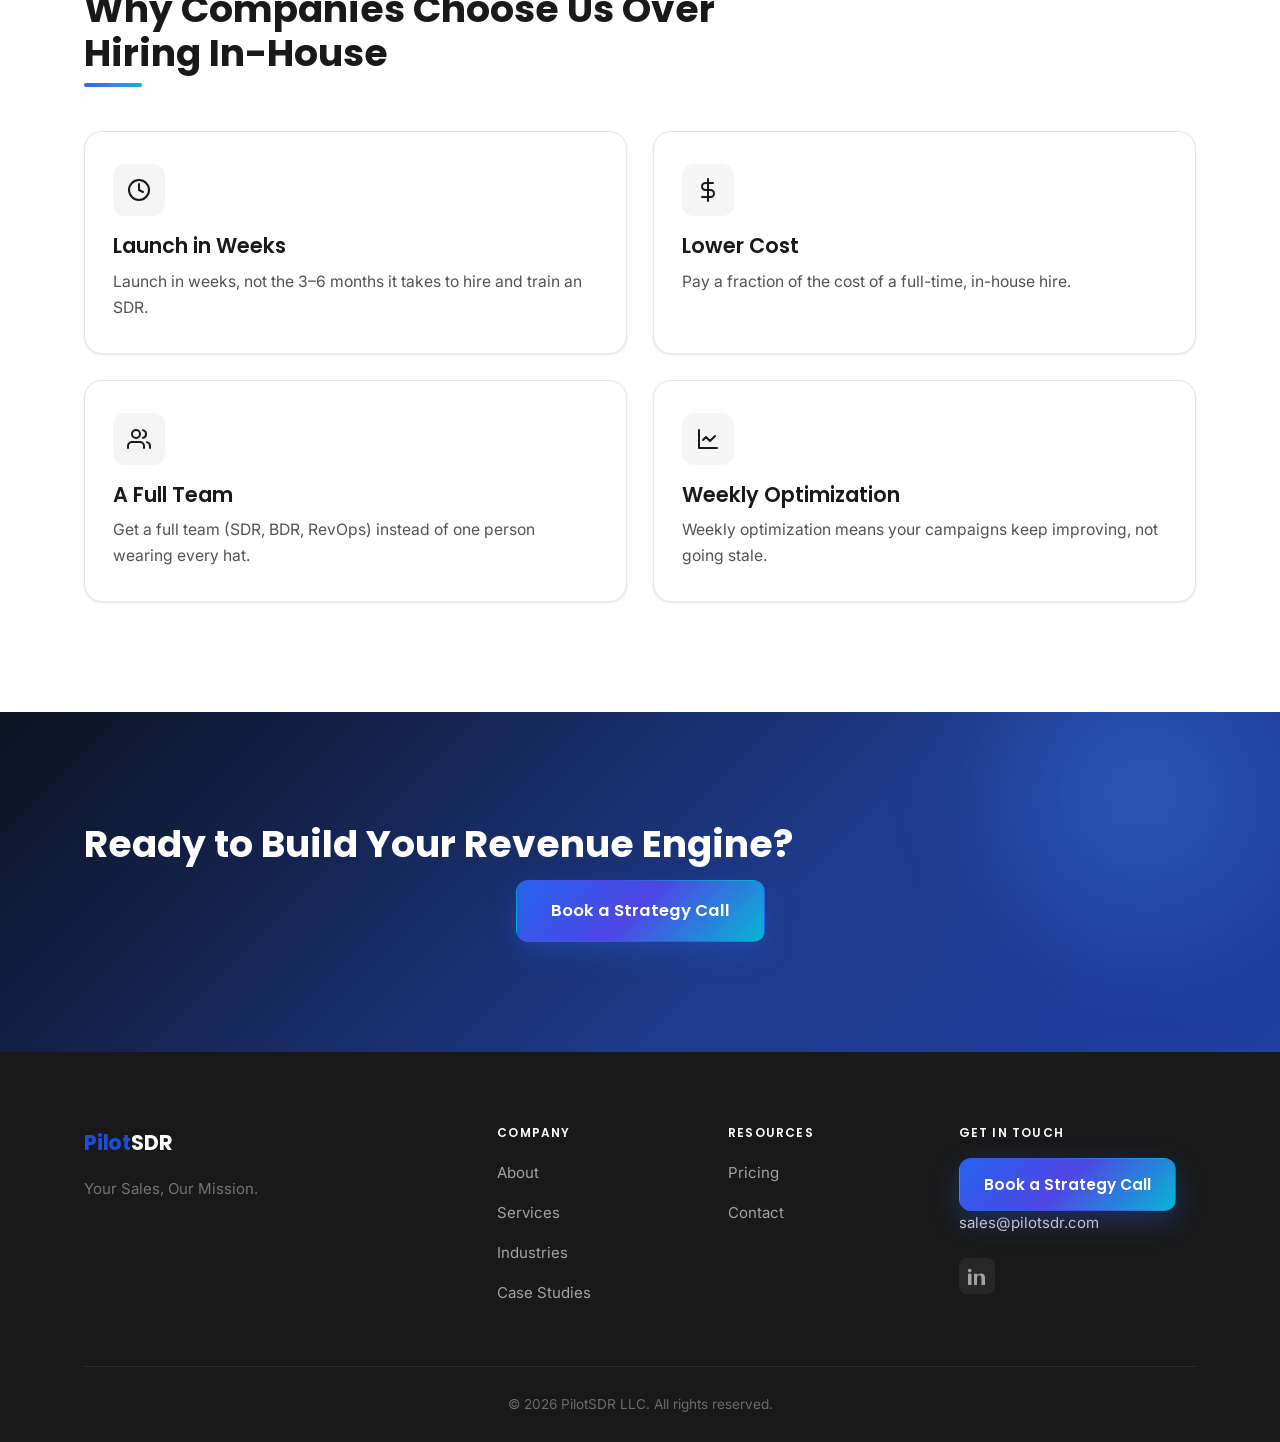
==== commit 0640dd3f: "Show sales@pilotsdr.com everywhere on site; form still delivers to earnest@ - Revert all visible ear" ====
--- a/about.html
+++ b/about.html
@@ -21,7 +21,7 @@
   "name": "PilotSDR LLC",
   "description": "PilotSDR helps B2B companies generate qualified pipeline through dedicated SDRs, BDRs, Customer Success, RevOps, and Sales Operations.",
   "url": "https://pilotsdr.com",
-  "email": "earnest@pilotsdr.com",
+  "email": "sales@pilotsdr.com",
   "sameAs": ["https://www.linkedin.com/company/pilotsdr/"]
 }
 </script>
@@ -185,7 +185,7 @@
       <div class="col-cta">
         <h5>Get in Touch</h5>
         <a href="contact.html" class="btn btn-cta">Book a Strategy Call</a>
-        <a href="mailto:earnest@pilotsdr.com" class="fmail">earnest@pilotsdr.com</a>
+        <a href="mailto:sales@pilotsdr.com" class="fmail">sales@pilotsdr.com</a>
         <div class="socials">
           <a href="https://www.linkedin.com/company/pilotsdr/" target="_blank" rel="noopener" aria-label="LinkedIn"><svg viewBox="0 0 24 24" fill="currentColor"><path d="M4.98 3.5C4.98 4.88 3.87 6 2.5 6S0 4.88 0 3.5 1.12 1 2.5 1s2.48 1.12 2.48 2.5zM.02 8h4.96v16H.02V8zM8.5 8h4.75v2.19h.07c.66-1.25 2.28-2.57 4.69-2.57C22.9 7.62 24 10.13 24 14.02V24h-4.96v-8.85c0-2.11-.04-4.83-2.94-4.83-2.94 0-3.39 2.3-3.39 4.68V24H8.5V8z"/></svg></a>
         </div>
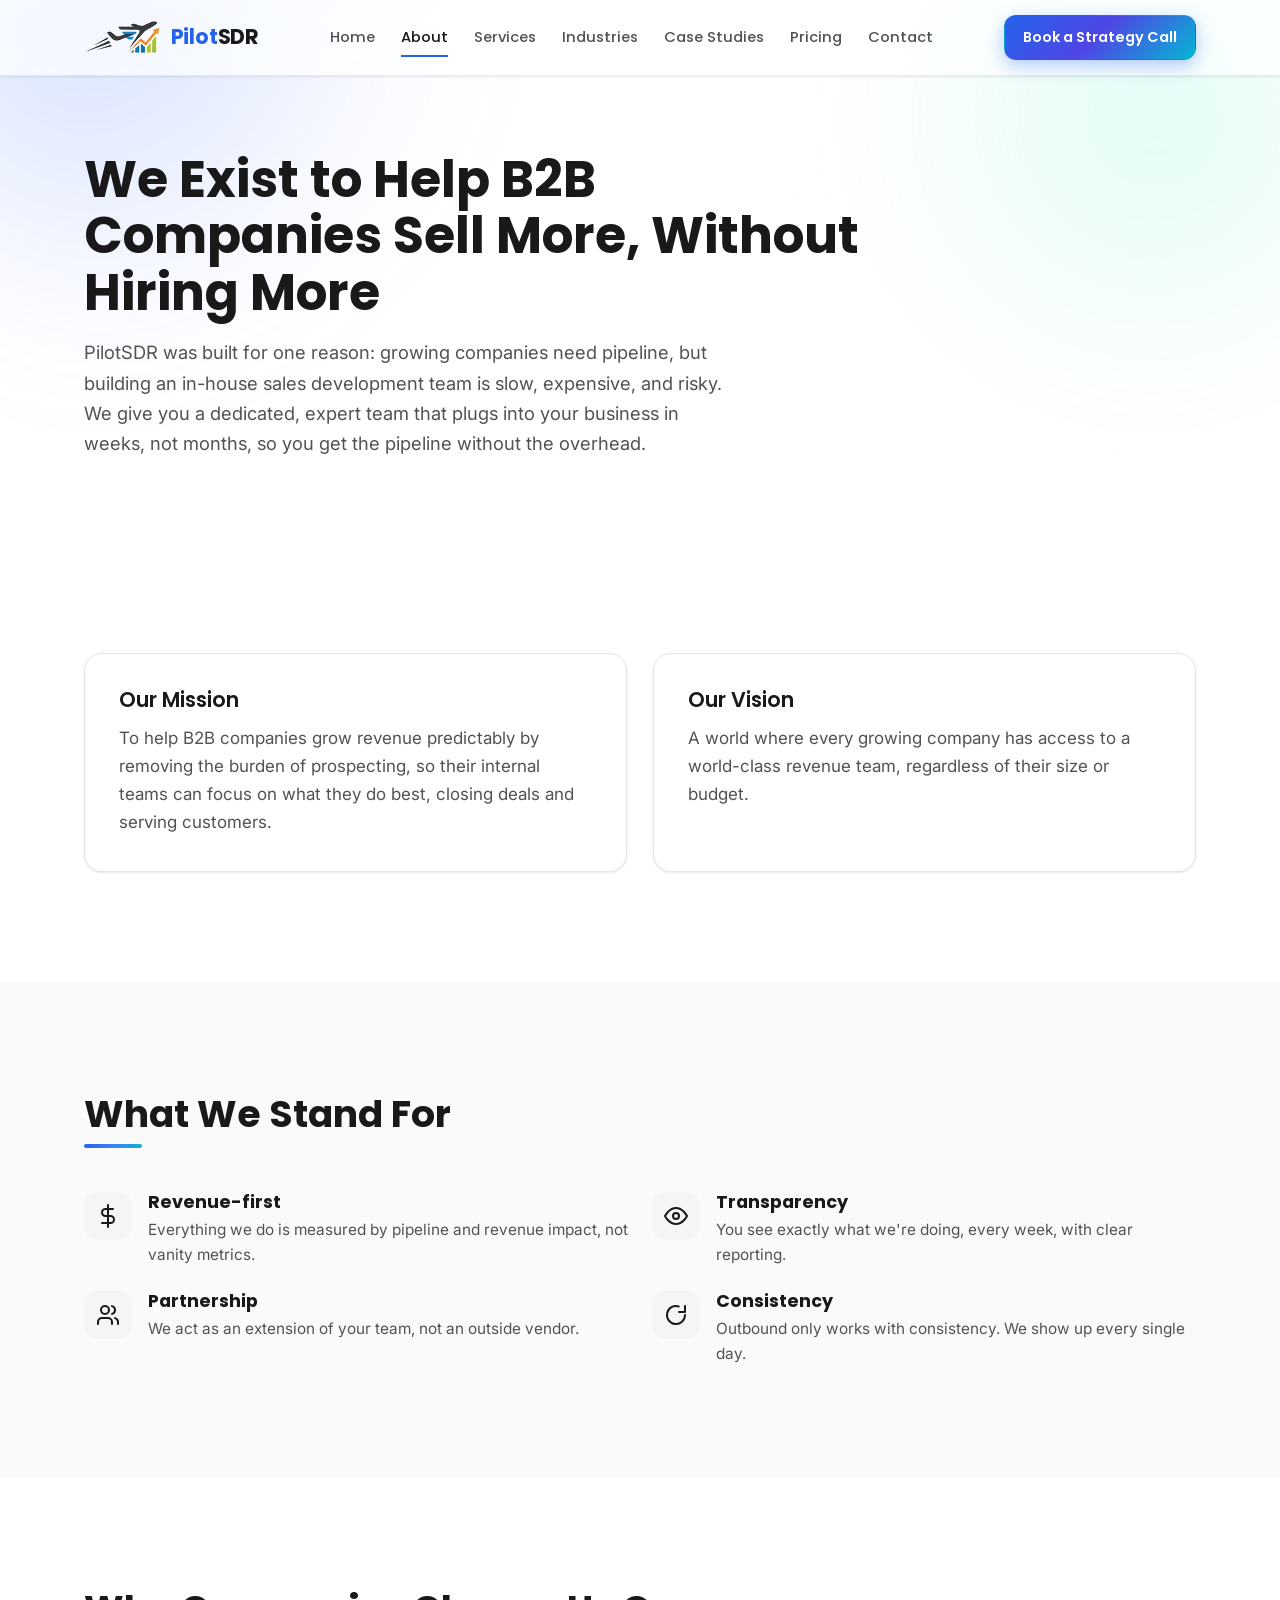
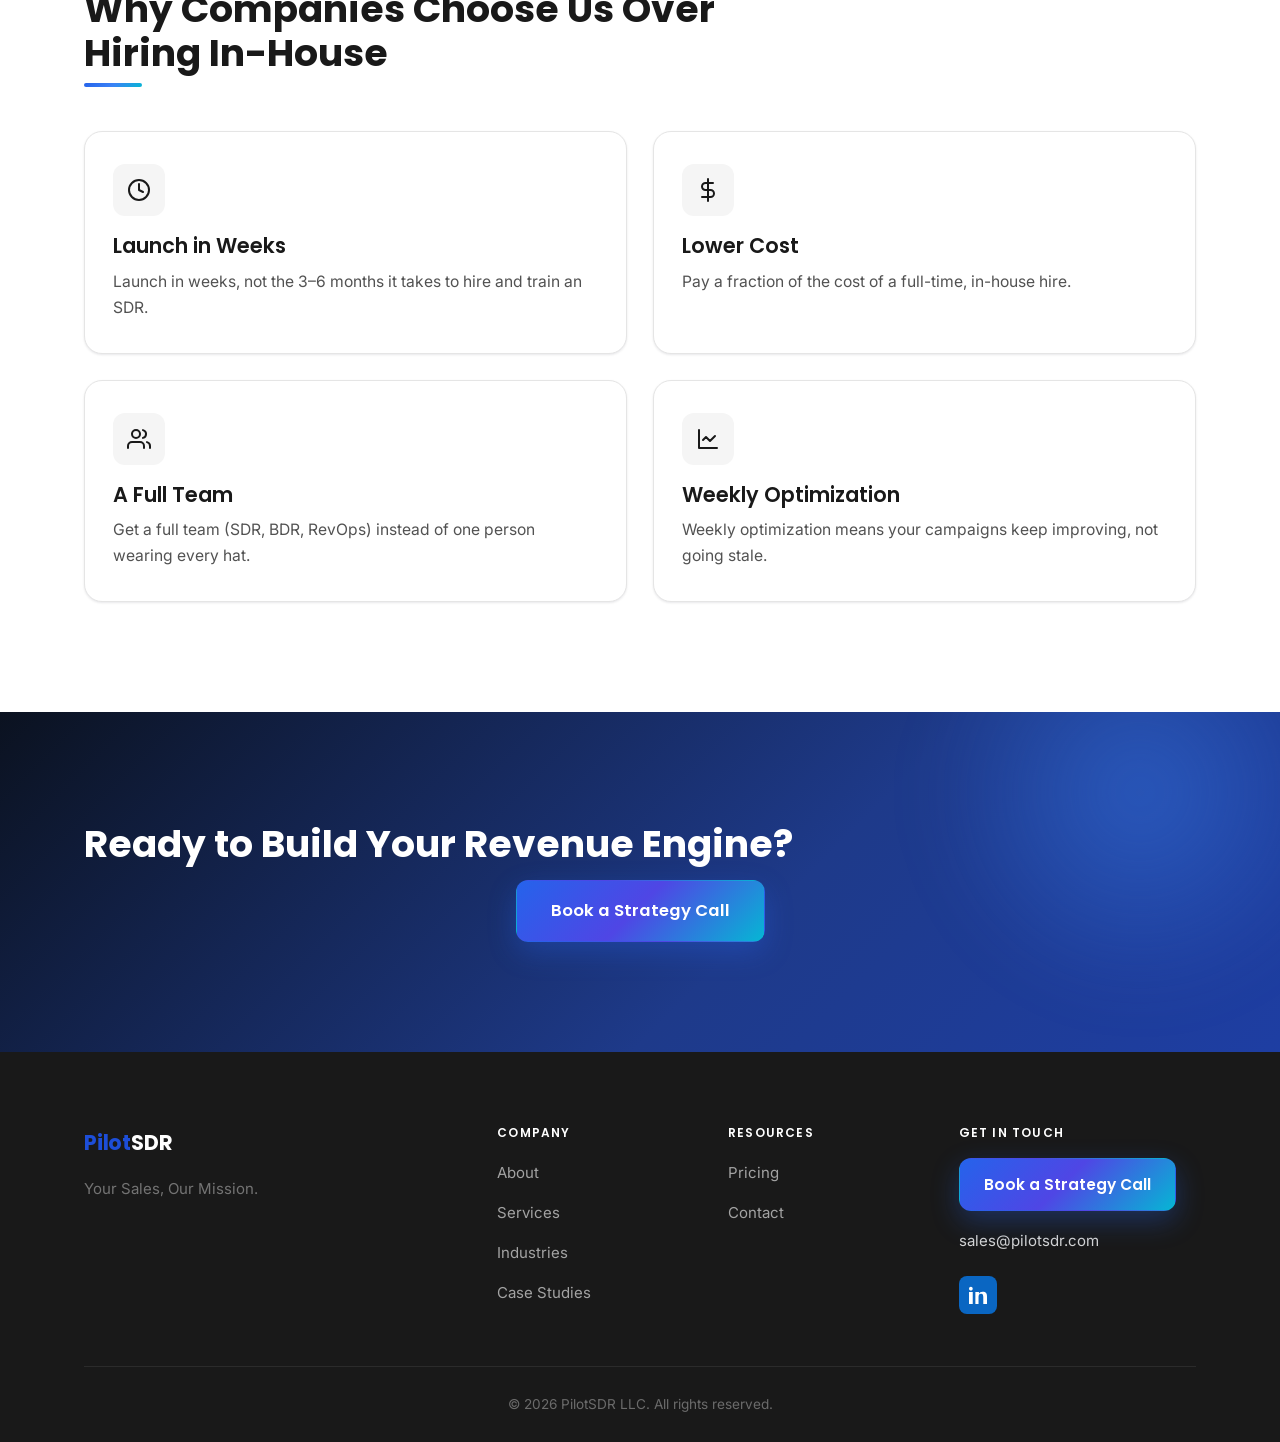
==== commit a7a809d8: "Polish footer + socials, add service visuals, pronounce Why stack - Official LinkedIn branded blue t" ====
--- a/about.html
+++ b/about.html
@@ -187,7 +187,7 @@
         <a href="contact.html" class="btn btn-cta">Book a Strategy Call</a>
         <a href="mailto:sales@pilotsdr.com" class="fmail">sales@pilotsdr.com</a>
         <div class="socials">
-          <a href="https://www.linkedin.com/company/pilotsdr/" target="_blank" rel="noopener" aria-label="LinkedIn"><svg viewBox="0 0 24 24" fill="currentColor"><path d="M4.98 3.5C4.98 4.88 3.87 6 2.5 6S0 4.88 0 3.5 1.12 1 2.5 1s2.48 1.12 2.48 2.5zM.02 8h4.96v16H.02V8zM8.5 8h4.75v2.19h.07c.66-1.25 2.28-2.57 4.69-2.57C22.9 7.62 24 10.13 24 14.02V24h-4.96v-8.85c0-2.11-.04-4.83-2.94-4.83-2.94 0-3.39 2.3-3.39 4.68V24H8.5V8z"/></svg></a>
+          <a class="social-li" href="https://www.linkedin.com/company/pilotsdr/" target="_blank" rel="noopener" aria-label="LinkedIn"><svg viewBox="0 0 24 24" fill="currentColor"><path d="M4.98 3.5C4.98 4.88 3.87 6 2.5 6S0 4.88 0 3.5 1.12 1 2.5 1s2.48 1.12 2.48 2.5zM.02 8h4.96v16H.02V8zM8.5 8h4.75v2.19h.07c.66-1.25 2.28-2.57 4.69-2.57C22.9 7.62 24 10.13 24 14.02V24h-4.96v-8.85c0-2.11-.04-4.83-2.94-4.83-2.94 0-3.39 2.3-3.39 4.68V24H8.5V8z"/></svg></a>
         </div>
       </div>
     </div>
--- a/css/styles.css
+++ b/css/styles.css
@@ -358,9 +358,18 @@
 .footer .col-cta .arrow-link { color: #d4d4d4; margin-top: 0; }
 .footer .col-cta .arrow-link:hover { color: var(--accent-blue); }
 .socials { display: flex; gap: 10px; margin-top: 22px; }
-.socials a { width: 36px; height: 36px; border-radius: 8px; background: rgba(255,255,255,.06); display: flex; align-items: center; justify-content: center; color: #a3a3a3; transition: background .18s, color .18s; }
+.socials a { width: 38px; height: 38px; border-radius: 8px; background: rgba(255,255,255,.06); display: flex; align-items: center; justify-content: center; color: #a3a3a3; transition: background .18s, color .18s, transform .18s; }
 .socials a:hover { background: #fff; color: var(--dark); }
-.socials svg { width: 17px; height: 17px; }
+.socials svg { width: 18px; height: 18px; }
+/* Official LinkedIn branded tile (blue #0A66C2, white "in") */
+.socials a.social-li { background: #0A66C2; color: #fff; }
+.socials a.social-li:hover { background: #0a5cb0; color: #fff; transform: translateY(-2px); }
+
+/* Footer "Get in Touch" column, cleaner vertical rhythm */
+.footer .col-cta { display: flex; flex-direction: column; align-items: flex-start; }
+.footer .col-cta .btn { margin-bottom: 18px; }
+.footer .col-cta .fmail { margin-bottom: 4px; }
+.footer .col-cta .socials { margin-top: 18px; }
 .footer-bottom { text-align: center; padding: 26px 0; color: #6b6b6b; font-size: .85rem; }
 
 /* ============================================================
@@ -373,10 +382,10 @@
 .scroll-stack { max-width: 780px; margin: 0 auto; }
 .scroll-stack-card { position: sticky; background: #fff; border: 1px solid var(--gray-200); border-radius: var(--radius-lg); padding: 40px 44px; margin-bottom: 84px; min-height: 190px; display: flex; flex-direction: column; justify-content: center; box-shadow: 0 12px 32px rgba(25,25,25,.07); transform-origin: top center; will-change: transform; }
 .scroll-stack-card:last-child { margin-bottom: 0; }
-.scroll-stack-card:nth-child(1) { top: 108px; }
-.scroll-stack-card:nth-child(2) { top: 128px; }
-.scroll-stack-card:nth-child(3) { top: 148px; }
-.scroll-stack-card:nth-child(4) { top: 168px; }
+.scroll-stack-card:nth-child(1) { top: 100px; }
+.scroll-stack-card:nth-child(2) { top: 130px; }
+.scroll-stack-card:nth-child(3) { top: 160px; }
+.scroll-stack-card:nth-child(4) { top: 190px; }
 .scroll-stack-card h3 { font-size: 1.5rem; margin-bottom: 10px; }
 .scroll-stack-card p { font-size: 1.1rem; color: var(--gray-600); max-width: 560px; }
 @media (max-width: 640px) {
@@ -572,3 +581,31 @@
 .article blockquote { border-left: 3px solid var(--blue); padding: 6px 0 6px 20px; margin: 26px 0; color: var(--dark); font-family: var(--font-head); font-size: 1.15rem; }
 .article .back-link { display: inline-block; margin-top: 8px; font-weight: 600; }
 .post-img.hero-img { height: 300px; border-radius: var(--radius-lg); border: 1px solid var(--gray-200); margin-bottom: 34px; }
+
+/* ============================================================
+   SERVICES, branded visual panels (one distinct gradient per service)
+   Self-contained (no external images). Icon sits on a glass badge.
+   ============================================================ */
+.split-media { position: relative; overflow: hidden; border-color: transparent; }
+/* soft decorative glow in the corner of each panel */
+.split-media::before {
+  content: ""; position: absolute; width: 260px; height: 260px; border-radius: 50%;
+  top: -70px; right: -70px; background: rgba(255,255,255,.18); filter: blur(6px);
+}
+.split-media::after {
+  content: ""; position: absolute; width: 150px; height: 150px; border-radius: 50%;
+  bottom: -50px; left: -40px; background: rgba(255,255,255,.10);
+}
+.split-media .icon-badge {
+  position: relative; z-index: 1;
+  background: rgba(255,255,255,.20); color: #fff;
+  box-shadow: 0 10px 30px rgba(0,0,0,.18); border: 1px solid rgba(255,255,255,.28);
+}
+.svc-media-1 { background: linear-gradient(135deg, #1e3a8a 0%, #2563EB 55%, #60a5fa 100%); }
+.svc-media-2 { background: linear-gradient(135deg, #0c4a6e 0%, #0ea5e9 55%, #38bdf8 100%); }
+.svc-media-3 { background: linear-gradient(135deg, #0f766e 0%, #14b8a6 55%, #5eead4 100%); }
+.svc-media-4 { background: linear-gradient(135deg, #4c1d95 0%, #7c3aed 55%, #a78bfa 100%); }
+.svc-media-5 { background: linear-gradient(135deg, #1e40af 0%, #3b82f6 55%, #93c5fd 100%); }
+.svc-media-6 { background: linear-gradient(135deg, #334155 0%, #475569 55%, #94a3b8 100%); }
+.svc-media-7 { background: linear-gradient(135deg, #155e75 0%, #0891b2 55%, #22d3ee 100%); }
+.svc-media-8 { background: linear-gradient(135deg, #3730a3 0%, #4f46e5 55%, #818cf8 100%); }
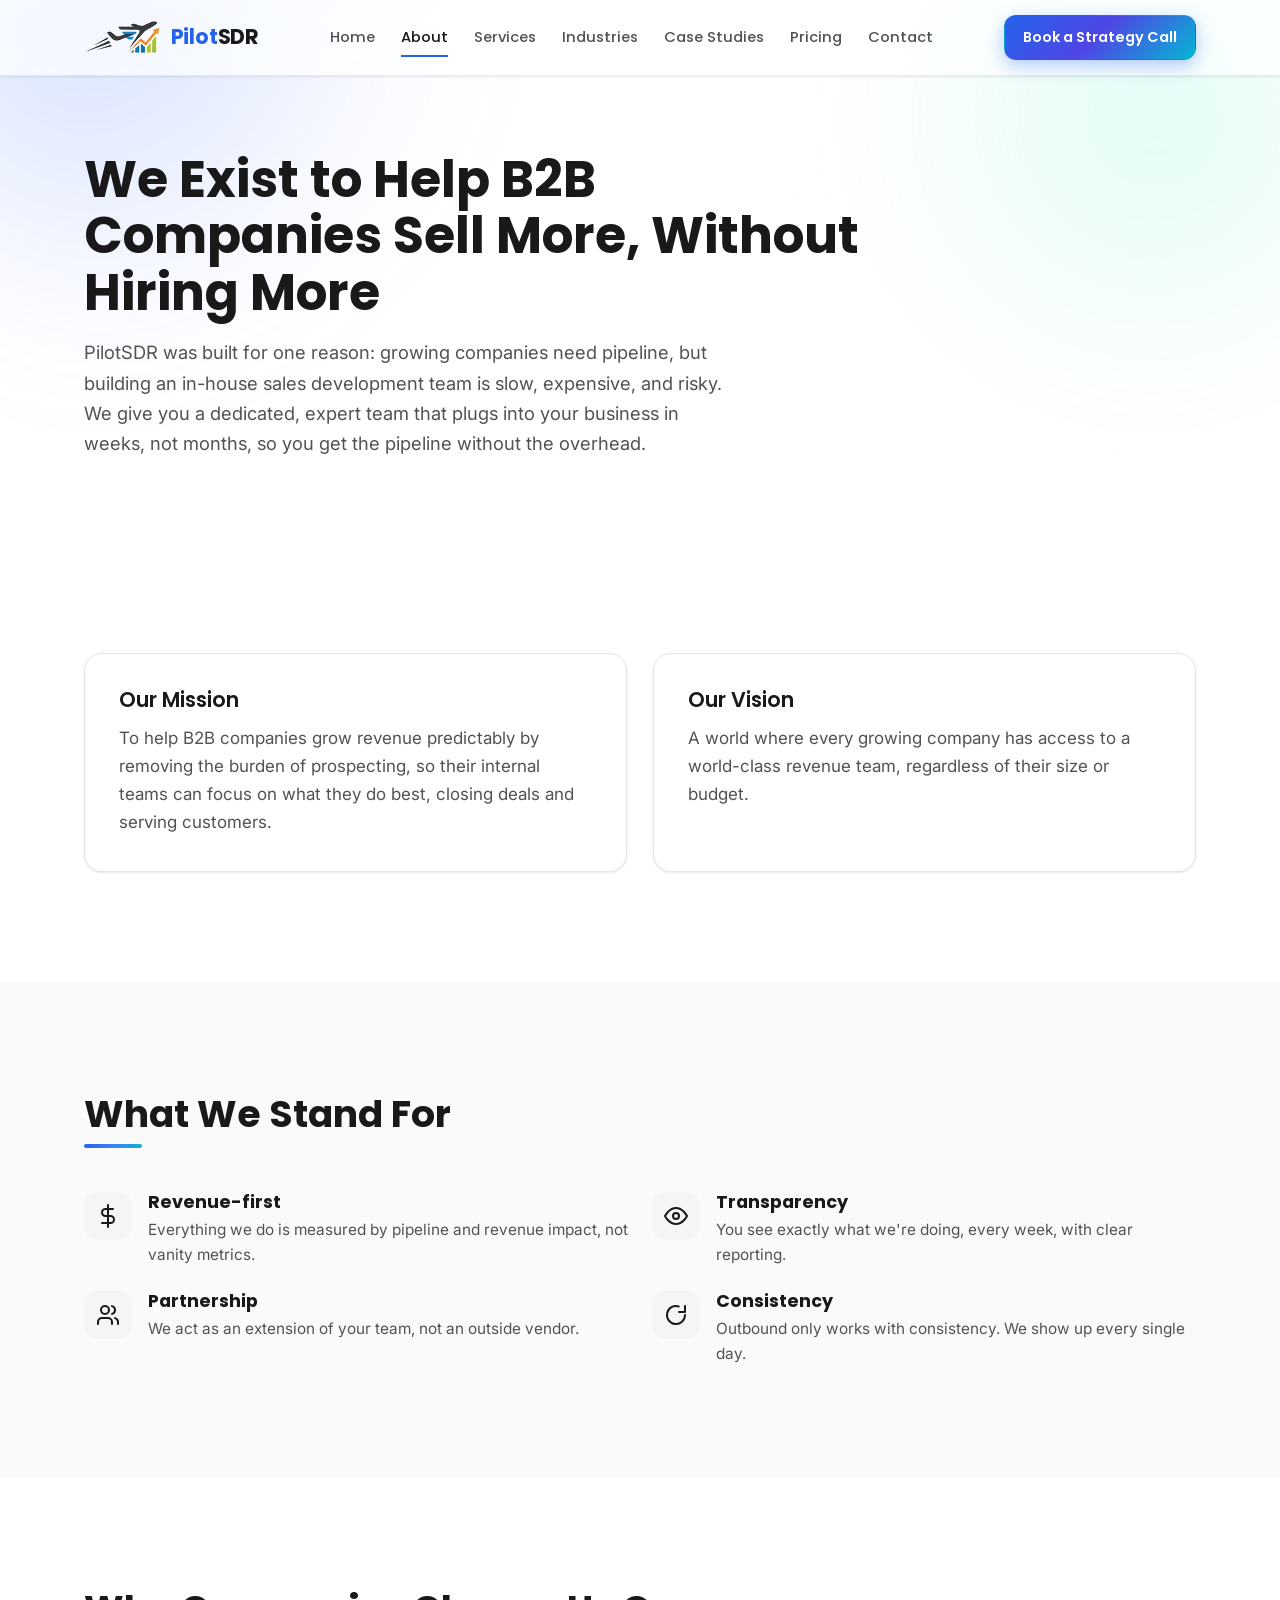
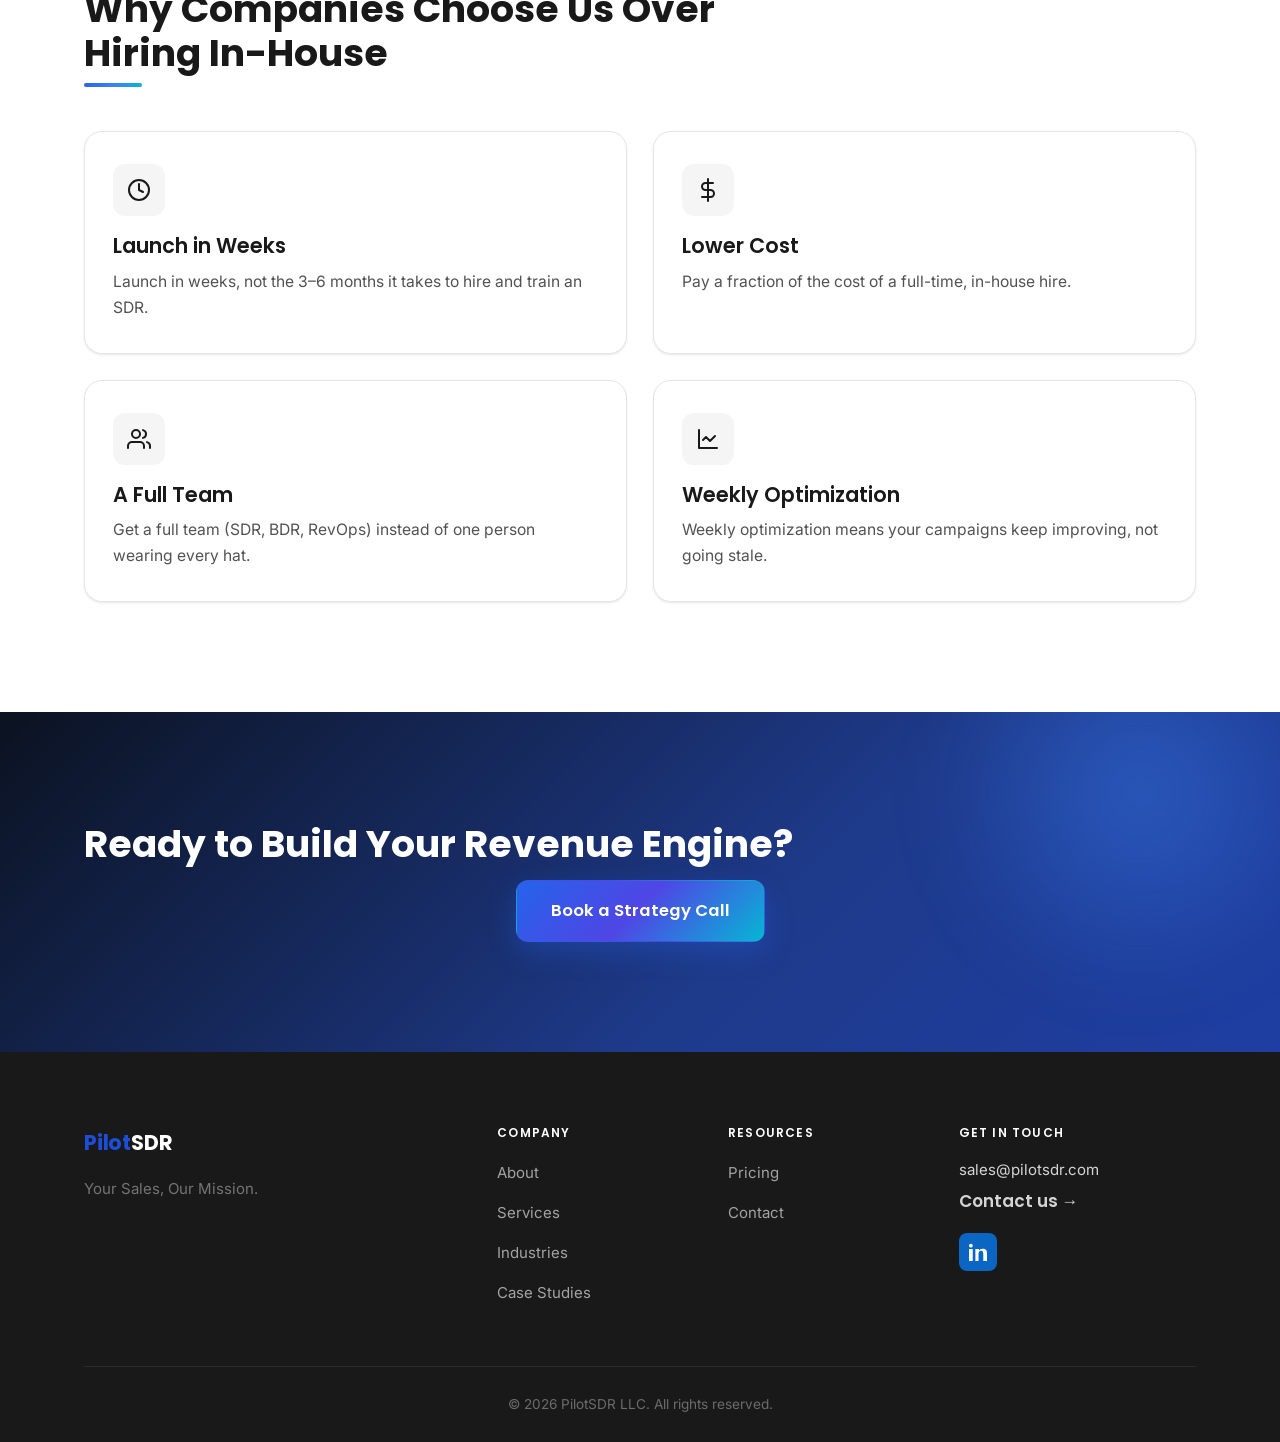
==== commit eebb8502: "Unify footer across all pages; pick better-matched service photos - Replace every page footer with t" ====
--- a/about.html
+++ b/about.html
@@ -168,25 +168,17 @@
       </div>
       <div>
         <h5>Company</h5>
-        <ul>
-          <li><a href="about.html">About</a></li>
-          <li><a href="services.html">Services</a></li>
-          <li><a href="industries.html">Industries</a></li>
-          <li><a href="case-studies.html">Case Studies</a></li>
-        </ul>
+        <ul><li><a href="about.html">About</a></li><li><a href="services.html">Services</a></li><li><a href="industries.html">Industries</a></li><li><a href="case-studies.html">Case Studies</a></li></ul>
       </div>
       <div>
         <h5>Resources</h5>
-        <ul>
-          <li><a href="pricing.html">Pricing</a></li>
-          <li><a href="contact.html">Contact</a></li>
-        </ul>
+        <ul><li><a href="pricing.html">Pricing</a></li><li><a href="contact.html">Contact</a></li></ul>
       </div>
       <div class="col-cta">
-        <h5>Get in Touch</h5>
-        <a href="contact.html" class="btn btn-cta">Book a Strategy Call</a>
+        <h5>Get in touch</h5>
         <a href="mailto:sales@pilotsdr.com" class="fmail">sales@pilotsdr.com</a>
-        <div class="socials">
+        <a href="contact.html" class="arrow-link">Contact us →</a>
+        <div class="socials" style="margin-top:18px">
           <a class="social-li" href="https://www.linkedin.com/company/pilotsdr/" target="_blank" rel="noopener" aria-label="LinkedIn"><svg viewBox="0 0 24 24" fill="currentColor"><path d="M4.98 3.5C4.98 4.88 3.87 6 2.5 6S0 4.88 0 3.5 1.12 1 2.5 1s2.48 1.12 2.48 2.5zM.02 8h4.96v16H.02V8zM8.5 8h4.75v2.19h.07c.66-1.25 2.28-2.57 4.69-2.57C22.9 7.62 24 10.13 24 14.02V24h-4.96v-8.85c0-2.11-.04-4.83-2.94-4.83-2.94 0-3.39 2.3-3.39 4.68V24H8.5V8z"/></svg></a>
         </div>
       </div>
--- a/css/styles.css
+++ b/css/styles.css
@@ -583,29 +583,25 @@
 .post-img.hero-img { height: 300px; border-radius: var(--radius-lg); border: 1px solid var(--gray-200); margin-bottom: 34px; }
 
 /* ============================================================
-   SERVICES, branded visual panels (one distinct gradient per service)
-   Self-contained (no external images). Icon sits on a glass badge.
-   ============================================================ */
-.split-media { position: relative; overflow: hidden; border-color: transparent; }
-/* soft decorative glow in the corner of each panel */
+   SERVICES, real photo panels (one image per service, self-hosted)
+   Subtle brand overlay keeps them cohesive; icon badge hidden.
+   ============================================================ */
+.split-media {
+  position: relative; overflow: hidden; border-color: transparent;
+  min-height: 320px; background-size: cover; background-position: center; background-repeat: no-repeat;
+}
+/* soft brand-blue overlay for depth and cohesion across all photos */
 .split-media::before {
-  content: ""; position: absolute; width: 260px; height: 260px; border-radius: 50%;
-  top: -70px; right: -70px; background: rgba(255,255,255,.18); filter: blur(6px);
-}
-.split-media::after {
-  content: ""; position: absolute; width: 150px; height: 150px; border-radius: 50%;
-  bottom: -50px; left: -40px; background: rgba(255,255,255,.10);
-}
-.split-media .icon-badge {
-  position: relative; z-index: 1;
-  background: rgba(255,255,255,.20); color: #fff;
-  box-shadow: 0 10px 30px rgba(0,0,0,.18); border: 1px solid rgba(255,255,255,.28);
-}
-.svc-media-1 { background: linear-gradient(135deg, #1e3a8a 0%, #2563EB 55%, #60a5fa 100%); }
-.svc-media-2 { background: linear-gradient(135deg, #0c4a6e 0%, #0ea5e9 55%, #38bdf8 100%); }
-.svc-media-3 { background: linear-gradient(135deg, #0f766e 0%, #14b8a6 55%, #5eead4 100%); }
-.svc-media-4 { background: linear-gradient(135deg, #4c1d95 0%, #7c3aed 55%, #a78bfa 100%); }
-.svc-media-5 { background: linear-gradient(135deg, #1e40af 0%, #3b82f6 55%, #93c5fd 100%); }
-.svc-media-6 { background: linear-gradient(135deg, #334155 0%, #475569 55%, #94a3b8 100%); }
-.svc-media-7 { background: linear-gradient(135deg, #155e75 0%, #0891b2 55%, #22d3ee 100%); }
-.svc-media-8 { background: linear-gradient(135deg, #3730a3 0%, #4f46e5 55%, #818cf8 100%); }
+  content: ""; position: absolute; inset: 0;
+  background: linear-gradient(135deg, rgba(37,99,235,.20), rgba(15,23,42,.14));
+  pointer-events: none;
+}
+.split-media .icon-badge { display: none; }   /* photo replaces the icon */
+.svc-media-1 { background-image: url("../assets/services/service-1-sdr.jpg"); }
+.svc-media-2 { background-image: url("../assets/services/service-2-bdr.jpg"); }
+.svc-media-3 { background-image: url("../assets/services/service-3-customer-success.jpg"); }
+.svc-media-4 { background-image: url("../assets/services/service-4-sales-ops.jpg"); }
+.svc-media-5 { background-image: url("../assets/services/service-5-revenue-ops.jpg"); }
+.svc-media-6 { background-image: url("../assets/services/service-6-back-office.jpg"); }
+.svc-media-7 { background-image: url("../assets/services/service-7-lead-gen.jpg"); }
+.svc-media-8 { background-image: url("../assets/services/service-8-appointment.jpg"); }
